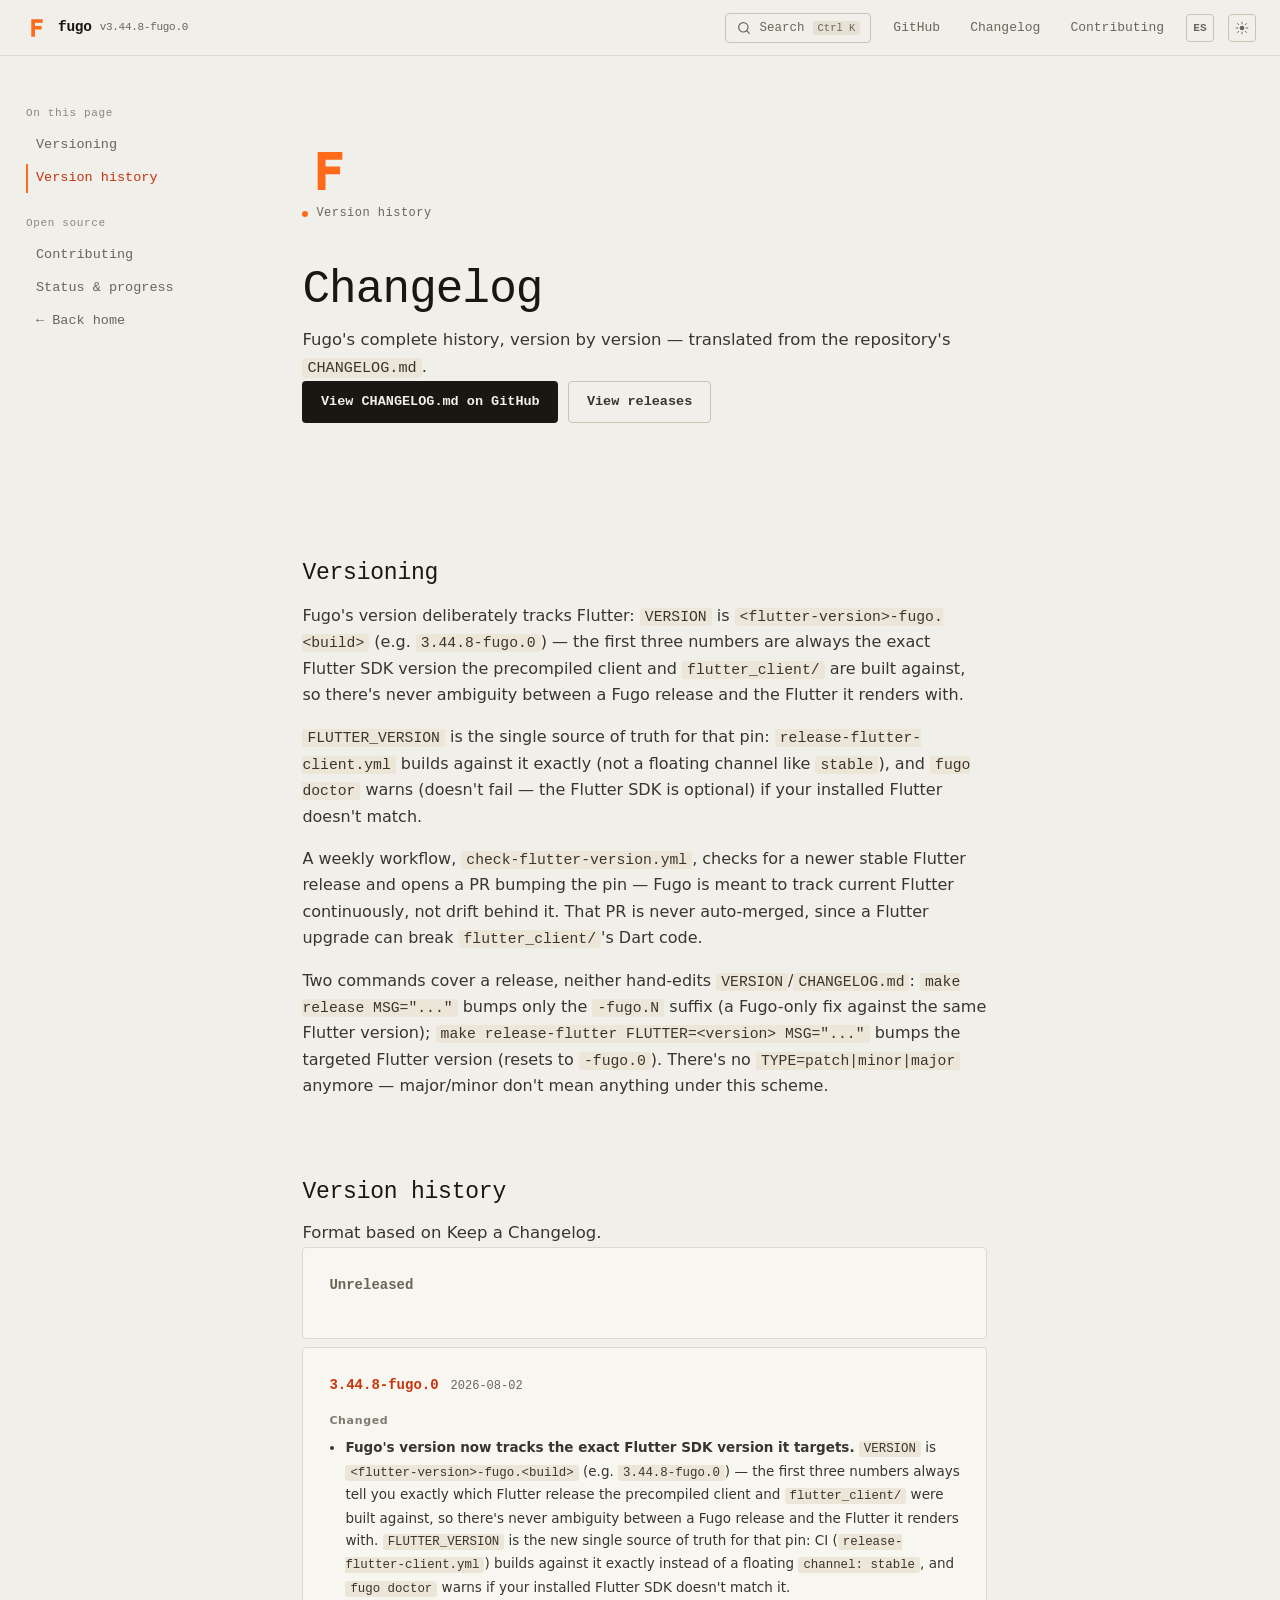
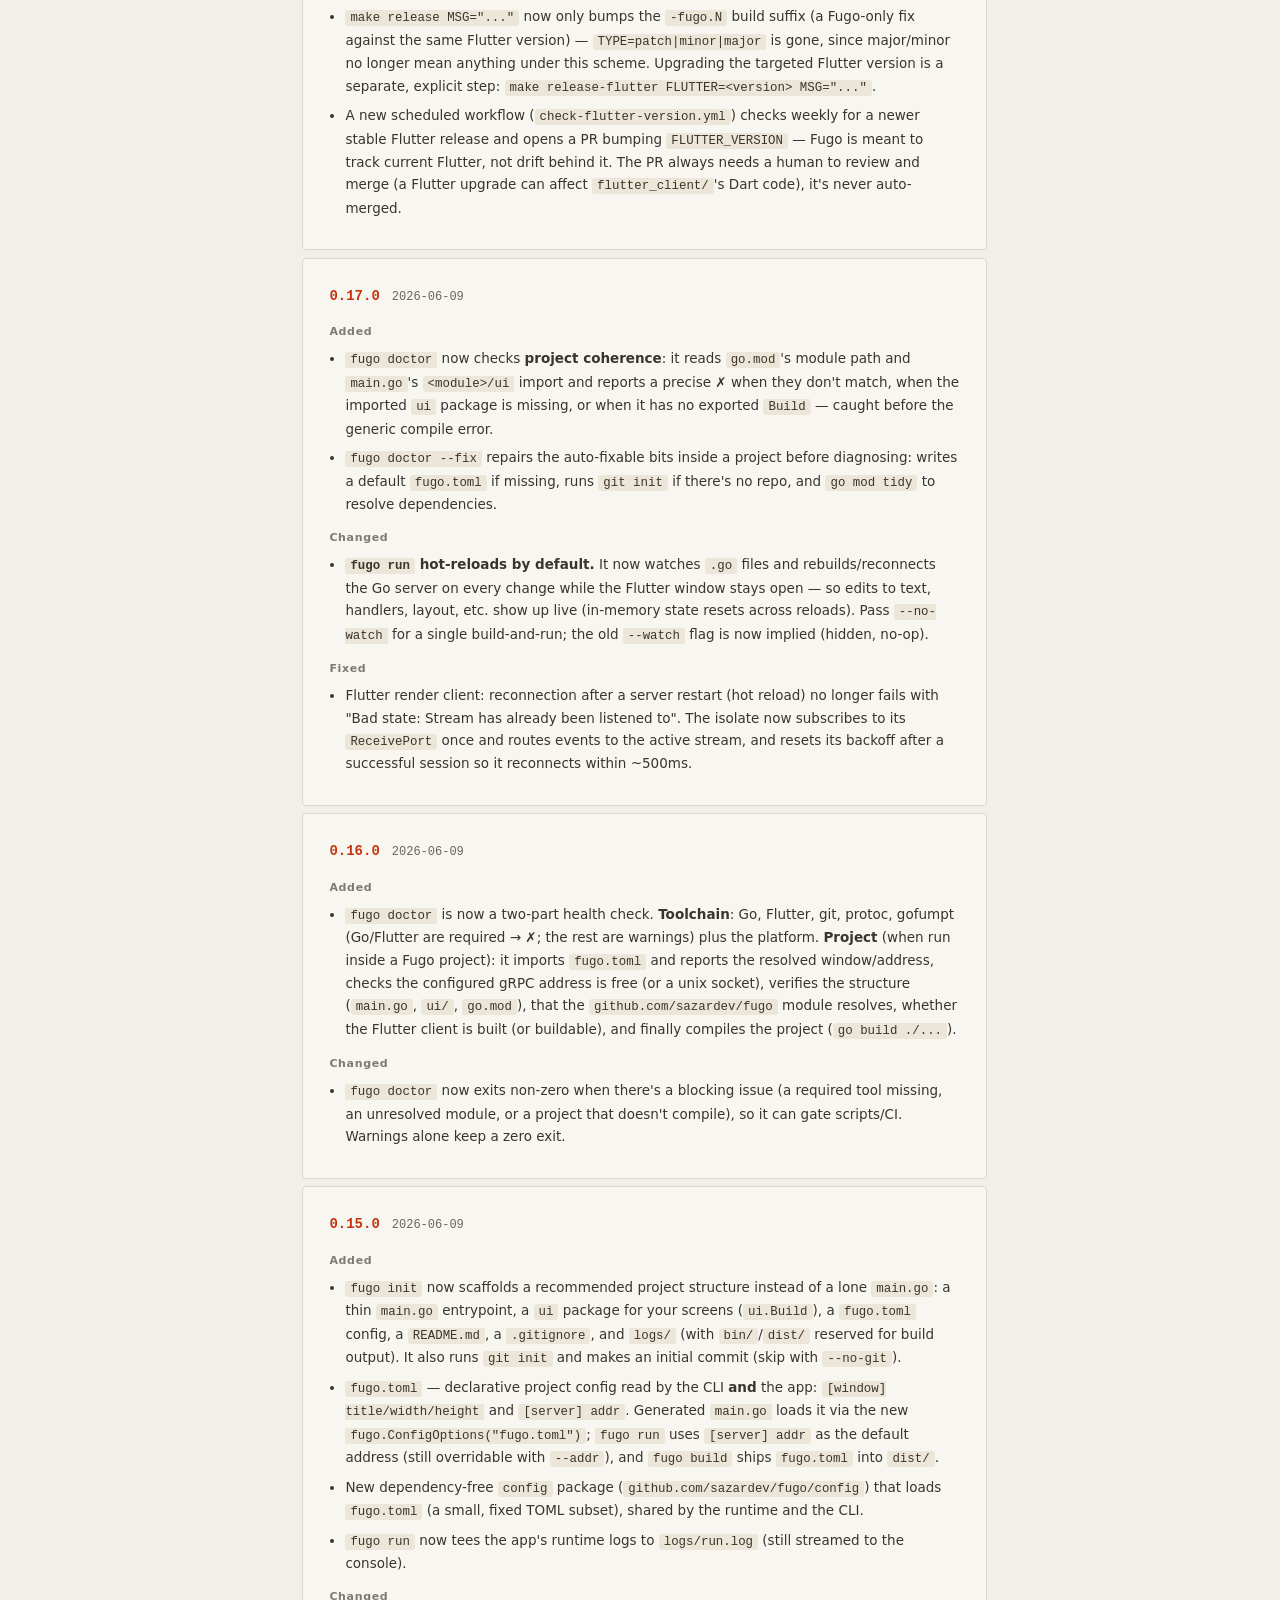
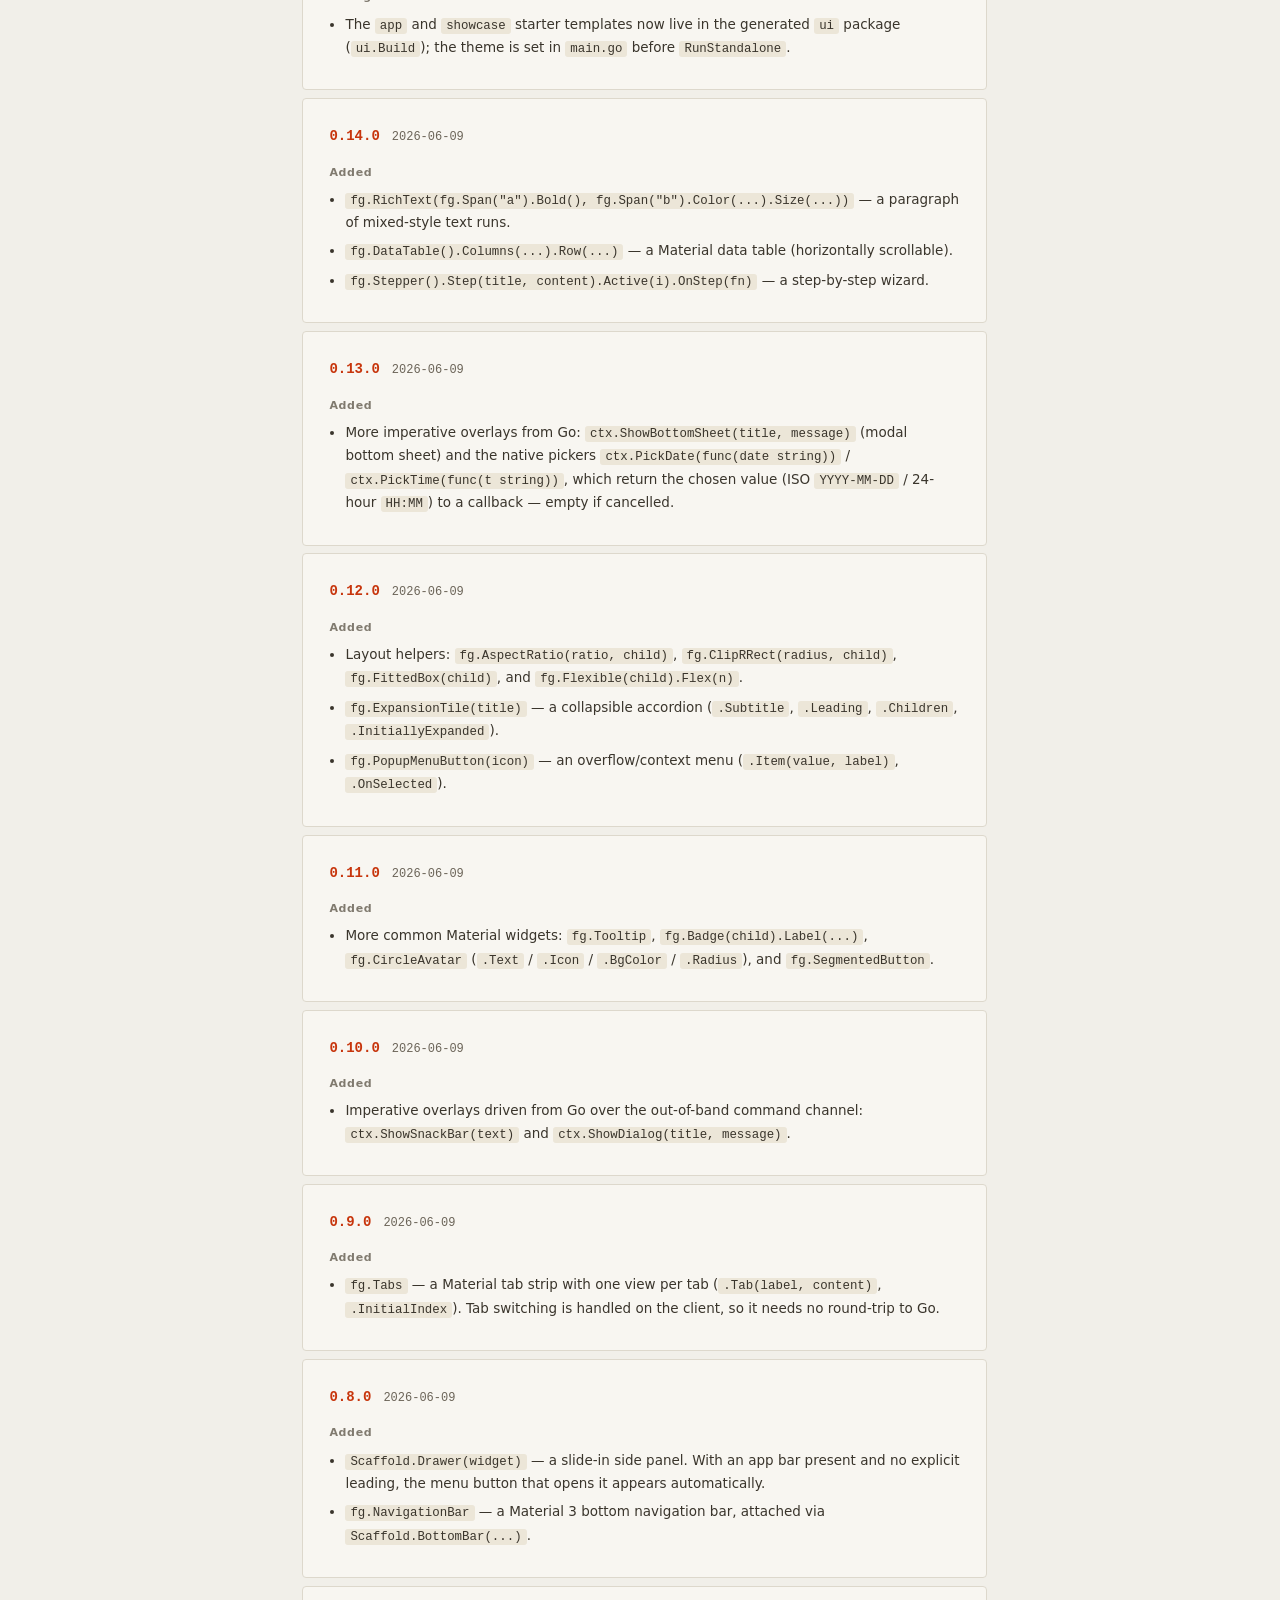
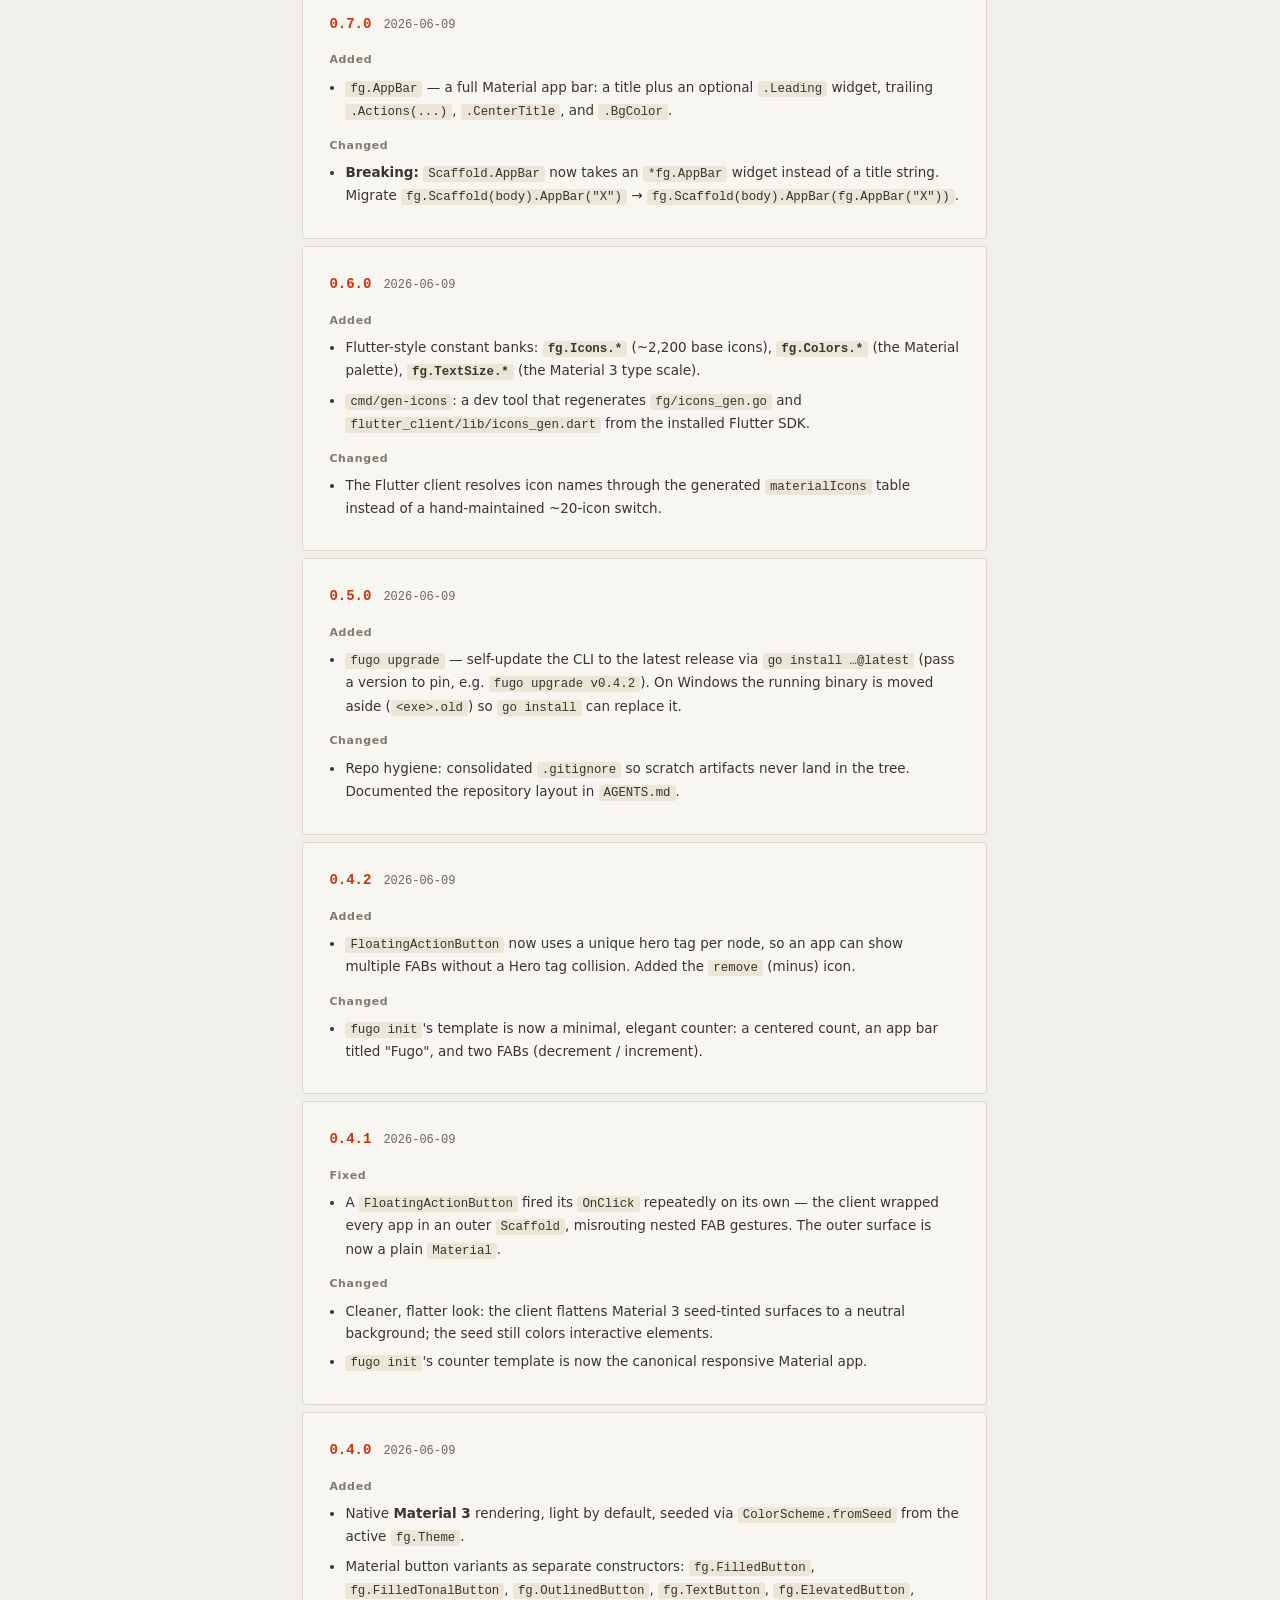
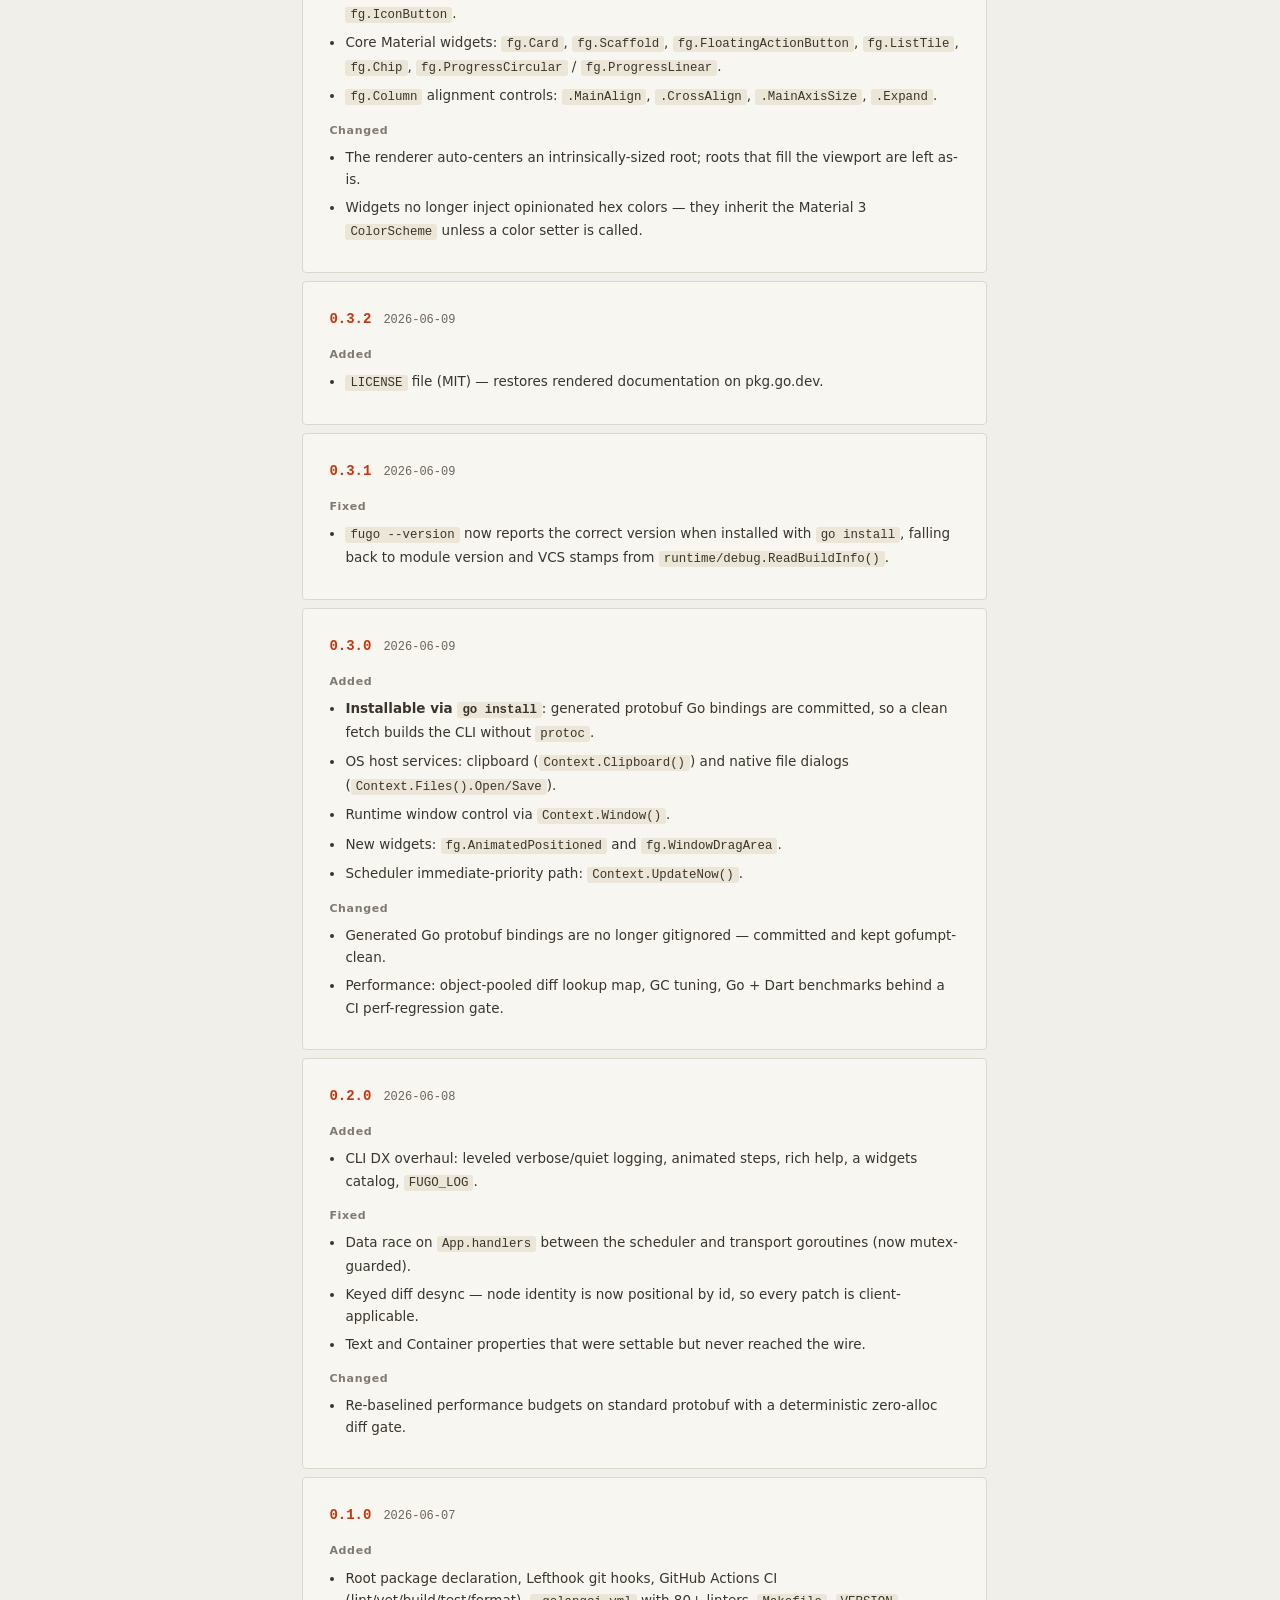
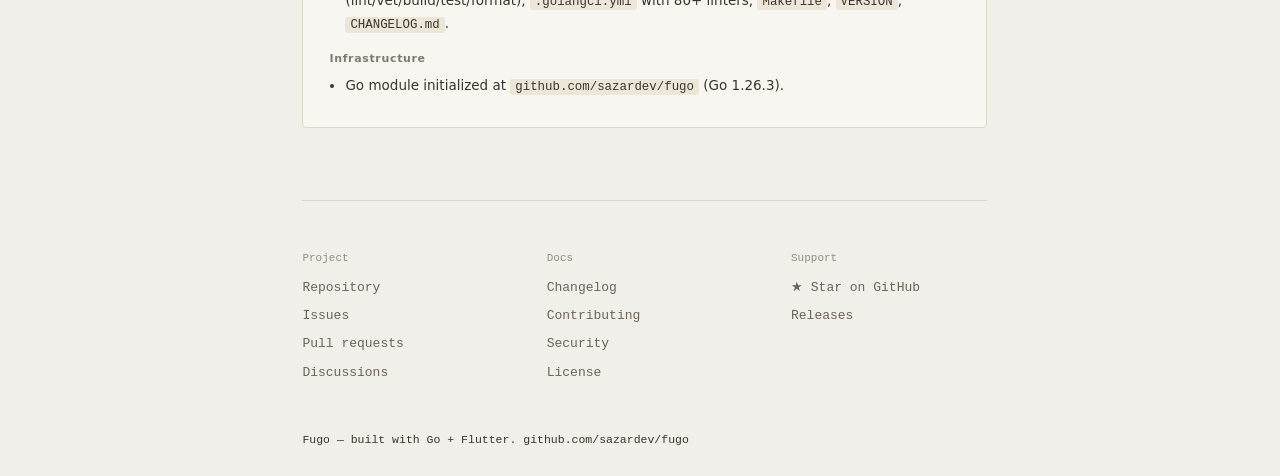
==== site/changelog.html @ 027ce07d "feat: state/UX primitives, widget completions, Linux platform fixes, docs Adds the state/UX gaps fou" ====
<!doctype html>
<html lang="es">
<head>
<meta charset="utf-8">
<meta name="viewport" content="width=device-width, initial-scale=1">
<title data-i18n="chMeta.title">Changelog — Fugo</title>
<meta name="description" data-i18n-attr="content" data-i18n="chMeta.description" content="Historial completo de versiones de Fugo y el esquema de versionamiento ligado a Flutter.">
<link rel="icon" href="assets/logo.svg" type="image/svg+xml">
<link rel="stylesheet" href="styles.css?v=10">
</head>
<body>

<a class="skip-link" href="#main" data-i18n="a11y.skip">Saltar al contenido</a>

<header class="topbar">
  <div class="topbar-inner">
    <a class="brand" href="index.html">
      <img src="assets/logo.svg" alt="" width="26" height="26">
      <span>fugo</span>
      <span class="brand-version">v3.44.8-fugo.0</span>
    </a>
    <button class="nav-toggle" id="navToggle" data-i18n-attr="aria-label" data-i18n="a11y.openNav" aria-label="Abrir navegación" aria-expanded="false">
      <span></span><span></span><span></span>
    </button>
    <nav class="topnav">
      <button class="palette-trigger" id="paletteTrigger" data-i18n-attr="aria-label|title" data-i18n="a11y.search|a11y.searchTitle" aria-label="Buscar / saltar a sección" title="Buscar (Ctrl K)">
        <svg viewBox="0 0 24 24" width="16" height="16"><circle cx="11" cy="11" r="7"/><path d="M20 20l-4.3-4.3" stroke-linecap="round"/></svg>
        <span data-i18n="nav.search">Buscar</span>
        <kbd>Ctrl K</kbd>
      </button>
      <a href="https://github.com/sazardev/fugo" target="_blank" rel="noopener">GitHub</a>
      <a href="changelog.html" data-i18n="nav.changelog">Changelog</a>
      <a href="contributing.html" data-i18n="side.contribuir">Contribuir</a>
      <button class="lang-toggle" id="langToggle" aria-label="Switch language / cambiar idioma" title="ES / EN">
        <span id="langLabel">EN</span>
      </button>
      <button class="theme-toggle" id="themeToggle" data-i18n-attr="aria-label|title" data-i18n="a11y.theme|a11y.theme" aria-label="Cambiar tema" title="Cambiar tema claro/oscuro">
        <svg class="icon-sun" viewBox="0 0 24 24" width="18" height="18"><circle cx="12" cy="12" r="4"/><path d="M12 2v3M12 19v3M4.2 4.2l2.1 2.1M17.7 17.7l2.1 2.1M2 12h3M19 12h3M4.2 19.8l2.1-2.1M17.7 6.3l2.1-2.1" stroke-linecap="round"/></svg>
        <svg class="icon-moon" viewBox="0 0 24 24" width="18" height="18"><path d="M20 14.5A8.5 8.5 0 1 1 9.5 4a7 7 0 0 0 10.5 10.5Z"/></svg>
      </button>
    </nav>
  </div>
</header>

<div class="shell">
  <aside class="sidebar" id="sidebar">
    <nav class="side-nav" data-i18n-attr="aria-label" data-i18n="a11y.sections" aria-label="Secciones">
      <div class="side-group" data-i18n="contrib.group1">En esta página</div>
      <a href="#versionamiento" data-i18n="ch.sVersion">Versionamiento</a>
      <a href="#historial" data-i18n="ch.sHistorial">Historial de versiones</a>
      <div class="side-group" data-i18n="side.group3">Proyecto abierto</div>
      <a href="contributing.html" data-i18n="side.contribuir">Contribuir</a>
      <a href="index.html#estado" data-i18n="side.estado">Estado y progreso</a>
      <a href="index.html" data-i18n="contrib.backHome">← Volver al inicio</a>
    </nav>
  </aside>

  <main id="main">

    <section class="hero" id="top">
      <img class="hero-mark" src="assets/logo.svg" alt="Fugo" width="56" height="56">
      <span class="eyebrow" data-i18n="ch.eyebrow">Version history</span>
      <h1 data-i18n="ch.h1">Changelog</h1>
      <p class="page-lead" data-i18n="ch.lead">Historial completo de Fugo, versión por versión — traducido del <code>CHANGELOG.md</code> del repositorio.</p>
      <div class="hero-actions">
        <a class="btn btn-primary" href="https://github.com/sazardev/fugo/blob/main/CHANGELOG.md" target="_blank" rel="noopener" data-i18n="ch.viewSource">Ver CHANGELOG.md en GitHub</a>
        <a class="btn btn-ghost" href="https://github.com/sazardev/fugo/releases" target="_blank" rel="noopener" data-i18n="ch.viewReleases">Ver releases</a>
      </div>
    </section>

    <section id="versionamiento">
      <h2 data-i18n="ch.versionH">Versionamiento</h2>
      <p data-i18n="ch.versionP1">La versión de Fugo sigue intencionalmente a Flutter: <code>VERSION</code> es <code>&lt;versión-de-flutter&gt;-fugo.&lt;build&gt;</code> (por ejemplo <code>3.44.8-fugo.0</code>) — los primeros tres números siempre son la versión exacta del SDK de Flutter contra la que están compilados el cliente precompilado y <code>flutter_client/</code>, así que nunca hay ambigüedad entre un release de Fugo y el Flutter con el que renderiza.</p>
      <p data-i18n="ch.versionP2"><code>FLUTTER_VERSION</code> es la única fuente de verdad para ese pin: <code>release-flutter-client.yml</code> compila exactamente contra esa versión (no un canal flotante como <code>stable</code>), y <code>fugo doctor</code> avisa (no falla — el SDK de Flutter es opcional) si tu Flutter instalado no coincide.</p>
      <p data-i18n="ch.versionP3">Un workflow semanal, <code>check-flutter-version.yml</code>, revisa si hay una versión estable de Flutter más reciente y abre un PR para actualizar el pin — Fugo está pensado para seguir a Flutter de forma continua, no quedarse atrás. Ese PR nunca se mergea automáticamente, porque una actualización de Flutter puede romper el código Dart de <code>flutter_client/</code>.</p>
      <p data-i18n="ch.versionP4">Dos comandos cubren un release, ninguno edita <code>VERSION</code>/<code>CHANGELOG.md</code> a mano: <code>make release MSG="..."</code> sube solo el sufijo <code>-fugo.N</code> (un fix de Fugo contra la misma versión de Flutter); <code>make release-flutter FLUTTER=&lt;version&gt; MSG="..."</code> sube la versión de Flutter objetivo (reinicia a <code>-fugo.0</code>). Ya no existe <code>TYPE=patch|minor|major</code> — mayor/menor no significan nada bajo este esquema.</p>
    </section>

    <section id="historial">
      <h2 data-i18n="ch.historialH">Historial de versiones</h2>
      <p class="page-lead" data-i18n="ch.historialLead">Formato basado en <a href="https://keepachangelog.com/en/1.1.0/" target="_blank" rel="noopener">Keep a Changelog</a>. Traducido del <a href="https://github.com/sazardev/fugo/blob/main/CHANGELOG.md" target="_blank" rel="noopener">CHANGELOG.md</a> original en inglés.</p>

      <article class="release">
        <header class="release-head"><span class="release-version unreleased" data-i18n="ch.unreleased">Sin publicar</span></header>
      </article>

      <article class="release">
        <header class="release-head"><span class="release-version">3.44.8-fugo.0</span><span class="release-date">2026-08-02</span></header>
        <div class="release-body">
          <h4 data-i18n="ch.grpChanged">Cambiado</h4>
          <ul>
            <li data-i18n="ch.hist.r2.c1"><strong>La versión de Fugo ahora sigue exactamente la versión del SDK de Flutter que usa.</strong> <code>VERSION</code> es <code>&lt;versión-de-flutter&gt;-fugo.&lt;build&gt;</code> (ej. <code>3.44.8-fugo.0</code>) — los primeros tres números siempre indican exactamente contra qué versión de Flutter están compilados el cliente precompilado y <code>flutter_client/</code>, así que nunca hay ambigüedad entre un release de Fugo y el Flutter con el que renderiza. <code>FLUTTER_VERSION</code> es la nueva fuente única de verdad para ese pin: CI (<code>release-flutter-client.yml</code>) compila exactamente contra esa versión en vez de un canal flotante <code>channel: stable</code>, y <code>fugo doctor</code> avisa si tu SDK de Flutter instalado no coincide.</li>
            <li data-i18n="ch.hist.r2.c2"><code>make release MSG="..."</code> ahora solo sube el sufijo de build <code>-fugo.N</code> (un fix de Fugo contra la misma versión de Flutter) — <code>TYPE=patch|minor|major</code> desapareció, ya que mayor/menor no significan nada bajo este esquema. Subir la versión de Flutter objetivo es un paso separado y explícito: <code>make release-flutter FLUTTER=&lt;version&gt; MSG="..."</code>.</li>
            <li data-i18n="ch.hist.r2.c3">Un nuevo workflow programado (<code>check-flutter-version.yml</code>) revisa semanalmente si hay una versión estable de Flutter más nueva y abre un PR que sube <code>FLUTTER_VERSION</code> — Fugo está pensado para seguir a Flutter actual, no quedarse atrás. Ese PR siempre necesita revisión y merge humano (una actualización de Flutter puede afectar el código Dart de <code>flutter_client/</code>), nunca se auto-mergea.</li>
          </ul>
        </div>
      </article>

      <article class="release">
        <header class="release-head"><span class="release-version">0.17.0</span><span class="release-date">2026-06-09</span></header>
        <div class="release-body">
          <h4 data-i18n="ch.grpAdded">Añadido</h4>
          <ul>
            <li data-i18n="ch.hist.r3.a1"><code>fugo doctor</code> ahora verifica <strong>coherencia del proyecto</strong>: lee la ruta del módulo de <code>go.mod</code> y el import <code>&lt;module&gt;/ui</code> de <code>main.go</code>, y reporta un ✗ preciso cuando no coinciden, cuando falta el paquete <code>ui</code> importado, o cuando no tiene un <code>Build</code> exportado — detectado antes del error de compilación genérico.</li>
            <li data-i18n="ch.hist.r3.a2"><code>fugo doctor --fix</code> repara las partes auto-corregibles dentro de un proyecto antes de diagnosticar: escribe un <code>fugo.toml</code> por defecto si falta, corre <code>git init</code> si no hay repo, y <code>go mod tidy</code> para resolver dependencias.</li>
          </ul>
          <h4 data-i18n="ch.grpChanged">Cambiado</h4>
          <ul>
            <li data-i18n="ch.hist.r3.c1"><strong><code>fugo run</code> hace hot-reload por defecto.</strong> Ahora vigila los archivos <code>.go</code> y reconstruye/reconecta el servidor Go en cada cambio mientras la ventana de Flutter permanece abierta — así que los cambios en texto, handlers, layout, etc. se ven en vivo (el estado en memoria se reinicia entre recargas). Pasa <code>--no-watch</code> para un solo build-and-run; el antiguo flag <code>--watch</code> ahora está implícito (oculto, no-op).</li>
          </ul>
          <h4 data-i18n="ch.grpFixed">Corregido</h4>
          <ul>
            <li data-i18n="ch.hist.r3.f1">Cliente de render Flutter: la reconexión tras un reinicio del servidor (hot reload) ya no falla con "Bad state: Stream has already been listened to". El isolate ahora se suscribe a su <code>ReceivePort</code> una sola vez y enruta eventos al stream activo, y reinicia su backoff tras una sesión exitosa para reconectar en ~500ms.</li>
          </ul>
        </div>
      </article>

      <article class="release">
        <header class="release-head"><span class="release-version">0.16.0</span><span class="release-date">2026-06-09</span></header>
        <div class="release-body">
          <h4 data-i18n="ch.grpAdded">Añadido</h4>
          <ul>
            <li data-i18n="ch.hist.r4.a1"><code>fugo doctor</code> ahora es un chequeo de salud en dos partes. <strong>Toolchain</strong>: Go, Flutter, git, protoc, gofumpt (Go/Flutter son requeridos → ✗; el resto son advertencias) más la plataforma. <strong>Proyecto</strong> (al correr dentro de un proyecto Fugo): importa <code>fugo.toml</code> y reporta la ventana/dirección resuelta, verifica que la dirección gRPC configurada esté libre (o sea un unix socket), verifica la estructura (<code>main.go</code>, <code>ui/</code>, <code>go.mod</code>), que el módulo <code>github.com/sazardev/fugo</code> resuelva, si el cliente Flutter está compilado (o es compilable), y finalmente compila el proyecto (<code>go build ./...</code>).</li>
          </ul>
          <h4 data-i18n="ch.grpChanged">Cambiado</h4>
          <ul>
            <li data-i18n="ch.hist.r4.c1"><code>fugo doctor</code> ahora sale con código distinto de cero cuando hay un problema bloqueante (falta una herramienta requerida, un módulo sin resolver, o un proyecto que no compila), para poder usarlo como gate en scripts/CI. Las advertencias por sí solas mantienen un código de salida cero.</li>
          </ul>
        </div>
      </article>

      <article class="release">
        <header class="release-head"><span class="release-version">0.15.0</span><span class="release-date">2026-06-09</span></header>
        <div class="release-body">
          <h4 data-i18n="ch.grpAdded">Añadido</h4>
          <ul>
            <li data-i18n="ch.hist.r5.a1"><code>fugo init</code> ahora genera una estructura de proyecto recomendada en vez de un <code>main.go</code> solitario: un entrypoint <code>main.go</code> delgado, un paquete <code>ui</code> para tus pantallas (<code>ui.Build</code>), una config <code>fugo.toml</code>, un <code>README.md</code>, un <code>.gitignore</code>, y <code>logs/</code> (con <code>bin/</code>/<code>dist/</code> reservados para la salida del build). También corre <code>git init</code> y hace un commit inicial (omítelo con <code>--no-git</code>).</li>
            <li data-i18n="ch.hist.r5.a2"><code>fugo.toml</code> — configuración declarativa de proyecto leída por el CLI <strong>y</strong> la app: <code>[window] title/width/height</code> y <code>[server] addr</code>. El <code>main.go</code> generado lo carga vía el nuevo <code>fugo.ConfigOptions("fugo.toml")</code>; <code>fugo run</code> usa <code>[server] addr</code> como dirección por defecto (aún se puede sobreescribir con <code>--addr</code>), y <code>fugo build</code> incluye <code>fugo.toml</code> en <code>dist/</code>.</li>
            <li data-i18n="ch.hist.r5.a3">Nuevo paquete <code>config</code> libre de dependencias (<code>github.com/sazardev/fugo/config</code>) que carga <code>fugo.toml</code> (un subconjunto pequeño y fijo de TOML), compartido entre el runtime y el CLI.</li>
            <li data-i18n="ch.hist.r5.a4"><code>fugo run</code> ahora copia los logs de runtime de la app a <code>logs/run.log</code> (además de seguir mostrándolos en la consola).</li>
          </ul>
          <h4 data-i18n="ch.grpChanged">Cambiado</h4>
          <ul>
            <li data-i18n="ch.hist.r5.c1">Las plantillas iniciales <code>app</code> y <code>showcase</code> ahora viven en el paquete <code>ui</code> generado (<code>ui.Build</code>); el tema se configura en <code>main.go</code> antes de <code>RunStandalone</code>.</li>
          </ul>
        </div>
      </article>

      <article class="release">
        <header class="release-head"><span class="release-version">0.14.0</span><span class="release-date">2026-06-09</span></header>
        <div class="release-body">
          <h4 data-i18n="ch.grpAdded">Añadido</h4>
          <ul>
            <li data-i18n="ch.hist.r6.a1"><code>fg.RichText(fg.Span("a").Bold(), fg.Span("b").Color(...).Size(...))</code> — un párrafo de fragmentos de texto con estilos mixtos.</li>
            <li data-i18n="ch.hist.r6.a2"><code>fg.DataTable().Columns(...).Row(...)</code> — una tabla de datos Material (con scroll horizontal).</li>
            <li data-i18n="ch.hist.r6.a3"><code>fg.Stepper().Step(title, content).Active(i).OnStep(fn)</code> — un asistente paso a paso.</li>
          </ul>
        </div>
      </article>

      <article class="release">
        <header class="release-head"><span class="release-version">0.13.0</span><span class="release-date">2026-06-09</span></header>
        <div class="release-body">
          <h4 data-i18n="ch.grpAdded">Añadido</h4>
          <ul>
            <li data-i18n="ch.hist.r7.a1">Más overlays imperativos desde Go: <code>ctx.ShowBottomSheet(title, message)</code> (bottom sheet modal) y los selectores nativos <code>ctx.PickDate(func(date string))</code> / <code>ctx.PickTime(func(t string))</code>, que devuelven el valor elegido (ISO <code>YYYY-MM-DD</code> / 24 horas <code>HH:MM</code>) a un callback — vacío si se cancela.</li>
          </ul>
        </div>
      </article>

      <article class="release">
        <header class="release-head"><span class="release-version">0.12.0</span><span class="release-date">2026-06-09</span></header>
        <div class="release-body">
          <h4 data-i18n="ch.grpAdded">Añadido</h4>
          <ul>
            <li data-i18n="ch.hist.r8.a1">Ayudantes de layout: <code>fg.AspectRatio(ratio, child)</code>, <code>fg.ClipRRect(radius, child)</code>, <code>fg.FittedBox(child)</code>, y <code>fg.Flexible(child).Flex(n)</code>.</li>
            <li data-i18n="ch.hist.r8.a2"><code>fg.ExpansionTile(title)</code> — un acordeón colapsable (<code>.Subtitle</code>, <code>.Leading</code>, <code>.Children</code>, <code>.InitiallyExpanded</code>).</li>
            <li data-i18n="ch.hist.r8.a3"><code>fg.PopupMenuButton(icon)</code> — un menú contextual/overflow (<code>.Item(value, label)</code>, <code>.OnSelected</code>).</li>
          </ul>
        </div>
      </article>

      <article class="release">
        <header class="release-head"><span class="release-version">0.11.0</span><span class="release-date">2026-06-09</span></header>
        <div class="release-body">
          <h4 data-i18n="ch.grpAdded">Añadido</h4>
          <ul>
            <li data-i18n="ch.hist.r9.a1">Más widgets Material comunes: <code>fg.Tooltip</code>, <code>fg.Badge(child).Label(...)</code>, <code>fg.CircleAvatar</code> (<code>.Text</code> / <code>.Icon</code> / <code>.BgColor</code> / <code>.Radius</code>), y <code>fg.SegmentedButton</code>.</li>
          </ul>
        </div>
      </article>

      <article class="release">
        <header class="release-head"><span class="release-version">0.10.0</span><span class="release-date">2026-06-09</span></header>
        <div class="release-body">
          <h4 data-i18n="ch.grpAdded">Añadido</h4>
          <ul>
            <li data-i18n="ch.hist.r10.a1">Overlays imperativos manejados desde Go sobre el canal de comandos fuera de banda: <code>ctx.ShowSnackBar(text)</code> y <code>ctx.ShowDialog(title, message)</code>.</li>
          </ul>
        </div>
      </article>

      <article class="release">
        <header class="release-head"><span class="release-version">0.9.0</span><span class="release-date">2026-06-09</span></header>
        <div class="release-body">
          <h4 data-i18n="ch.grpAdded">Añadido</h4>
          <ul>
            <li data-i18n="ch.hist.r11.a1"><code>fg.Tabs</code> — una barra de pestañas Material con una vista por pestaña (<code>.Tab(label, content)</code>, <code>.InitialIndex</code>). El cambio de pestaña se maneja en el cliente, así que no necesita ida y vuelta a Go.</li>
          </ul>
        </div>
      </article>

      <article class="release">
        <header class="release-head"><span class="release-version">0.8.0</span><span class="release-date">2026-06-09</span></header>
        <div class="release-body">
          <h4 data-i18n="ch.grpAdded">Añadido</h4>
          <ul>
            <li data-i18n="ch.hist.r12.a1"><code>Scaffold.Drawer(widget)</code> — un panel lateral deslizante. Con un app bar presente y sin leading explícito, el botón de menú que lo abre aparece automáticamente.</li>
            <li data-i18n="ch.hist.r12.a2"><code>fg.NavigationBar</code> — una barra de navegación inferior Material 3, conectada vía <code>Scaffold.BottomBar(...)</code>.</li>
          </ul>
        </div>
      </article>

      <article class="release">
        <header class="release-head"><span class="release-version">0.7.0</span><span class="release-date">2026-06-09</span></header>
        <div class="release-body">
          <h4 data-i18n="ch.grpAdded">Añadido</h4>
          <ul>
            <li data-i18n="ch.hist.r13.a1"><code>fg.AppBar</code> — un app bar Material completo: un título más un widget <code>.Leading</code> opcional, <code>.Actions(...)</code> al final, <code>.CenterTitle</code>, y <code>.BgColor</code>.</li>
          </ul>
          <h4 data-i18n="ch.grpChanged">Cambiado</h4>
          <ul>
            <li data-i18n="ch.hist.r13.c1"><strong>Cambio incompatible:</strong> <code>Scaffold.AppBar</code> ahora recibe un widget <code>*fg.AppBar</code> en vez de un string de título. Migra <code>fg.Scaffold(body).AppBar("X")</code> → <code>fg.Scaffold(body).AppBar(fg.AppBar("X"))</code>.</li>
          </ul>
        </div>
      </article>

      <article class="release">
        <header class="release-head"><span class="release-version">0.6.0</span><span class="release-date">2026-06-09</span></header>
        <div class="release-body">
          <h4 data-i18n="ch.grpAdded">Añadido</h4>
          <ul>
            <li data-i18n="ch.hist.r14.a1">Bancos de constantes al estilo Flutter: <strong><code>fg.Icons.*</code></strong> (~2.200 iconos base), <strong><code>fg.Colors.*</code></strong> (la paleta Material), <strong><code>fg.TextSize.*</code></strong> (la escala tipográfica de Material 3).</li>
            <li data-i18n="ch.hist.r14.a2"><code>cmd/gen-icons</code>: una herramienta de desarrollo que regenera <code>fg/icons_gen.go</code> y <code>flutter_client/lib/icons_gen.dart</code> desde el SDK de Flutter instalado.</li>
          </ul>
          <h4 data-i18n="ch.grpChanged">Cambiado</h4>
          <ul>
            <li data-i18n="ch.hist.r14.c1">El cliente Flutter resuelve nombres de íconos a través de la tabla generada <code>materialIcons</code> en vez de un switch mantenido a mano de ~20 íconos.</li>
          </ul>
        </div>
      </article>

      <article class="release">
        <header class="release-head"><span class="release-version">0.5.0</span><span class="release-date">2026-06-09</span></header>
        <div class="release-body">
          <h4 data-i18n="ch.grpAdded">Añadido</h4>
          <ul>
            <li data-i18n="ch.hist.r15.a1"><code>fugo upgrade</code> — auto-actualiza el CLI al último release vía <code>go install …@latest</code> (pasa una versión para fijarla, ej. <code>fugo upgrade v0.4.2</code>). En Windows el binario en ejecución se mueve a un lado (<code>&lt;exe&gt;.old</code>) para que <code>go install</code> pueda reemplazarlo.</li>
          </ul>
          <h4 data-i18n="ch.grpChanged">Cambiado</h4>
          <ul>
            <li data-i18n="ch.hist.r15.c1">Higiene del repositorio: se consolidó <code>.gitignore</code> para que los artefactos de prueba nunca lleguen al árbol. Se documentó la estructura del repositorio en <code>AGENTS.md</code>.</li>
          </ul>
        </div>
      </article>

      <article class="release">
        <header class="release-head"><span class="release-version">0.4.2</span><span class="release-date">2026-06-09</span></header>
        <div class="release-body">
          <h4 data-i18n="ch.grpAdded">Añadido</h4>
          <ul>
            <li data-i18n="ch.hist.r16.a1"><code>FloatingActionButton</code> ahora usa un hero tag único por nodo, así una app puede mostrar múltiples FABs sin colisión de hero tag. Se añadió el ícono <code>remove</code> (menos).</li>
          </ul>
          <h4 data-i18n="ch.grpChanged">Cambiado</h4>
          <ul>
            <li data-i18n="ch.hist.r16.c1">La plantilla de <code>fugo init</code> ahora es un contador mínimo y elegante: un conteo centrado, un app bar titulado "Fugo", y dos FABs (decrementar / incrementar).</li>
          </ul>
        </div>
      </article>

      <article class="release">
        <header class="release-head"><span class="release-version">0.4.1</span><span class="release-date">2026-06-09</span></header>
        <div class="release-body">
          <h4 data-i18n="ch.grpFixed">Corregido</h4>
          <ul>
            <li data-i18n="ch.hist.r17.f1">Un <code>FloatingActionButton</code> disparaba su <code>OnClick</code> repetidamente por su cuenta — el cliente envolvía cada app en un <code>Scaffold</code> exterior, desviando los gestos del FAB anidado. La superficie exterior ahora es un <code>Material</code> plano.</li>
          </ul>
          <h4 data-i18n="ch.grpChanged">Cambiado</h4>
          <ul>
            <li data-i18n="ch.hist.r17.c1">Look más limpio y plano: el cliente aplana las superficies con tinte de seed de Material 3 a un fondo neutro; el seed sigue coloreando los elementos interactivos.</li>
            <li data-i18n="ch.hist.r17.c2">La plantilla de contador de <code>fugo init</code> ahora es la app Material responsiva canónica.</li>
          </ul>
        </div>
      </article>

      <article class="release">
        <header class="release-head"><span class="release-version">0.4.0</span><span class="release-date">2026-06-09</span></header>
        <div class="release-body">
          <h4 data-i18n="ch.grpAdded">Añadido</h4>
          <ul>
            <li data-i18n="ch.hist.r18.a1">Renderizado nativo <strong>Material 3</strong>, claro por defecto, sembrado vía <code>ColorScheme.fromSeed</code> desde el <code>fg.Theme</code> activo.</li>
            <li data-i18n="ch.hist.r18.a2">Variantes de botón Material como constructores separados: <code>fg.FilledButton</code>, <code>fg.FilledTonalButton</code>, <code>fg.OutlinedButton</code>, <code>fg.TextButton</code>, <code>fg.ElevatedButton</code>, <code>fg.IconButton</code>.</li>
            <li data-i18n="ch.hist.r18.a3">Widgets Material centrales: <code>fg.Card</code>, <code>fg.Scaffold</code>, <code>fg.FloatingActionButton</code>, <code>fg.ListTile</code>, <code>fg.Chip</code>, <code>fg.ProgressCircular</code> / <code>fg.ProgressLinear</code>.</li>
            <li data-i18n="ch.hist.r18.a4">Controles de alineación de <code>fg.Column</code>: <code>.MainAlign</code>, <code>.CrossAlign</code>, <code>.MainAxisSize</code>, <code>.Expand</code>.</li>
          </ul>
          <h4 data-i18n="ch.grpChanged">Cambiado</h4>
          <ul>
            <li data-i18n="ch.hist.r18.c1">El renderer auto-centra una raíz de tamaño intrínseco; las raíces que llenan el viewport se dejan igual.</li>
            <li data-i18n="ch.hist.r18.c2">Los widgets ya no inyectan colores hex predeterminados — heredan el <code>ColorScheme</code> de Material 3 a menos que se llame un setter de color.</li>
          </ul>
        </div>
      </article>

      <article class="release">
        <header class="release-head"><span class="release-version">0.3.2</span><span class="release-date">2026-06-09</span></header>
        <div class="release-body">
          <h4 data-i18n="ch.grpAdded">Añadido</h4>
          <ul>
            <li data-i18n="ch.hist.r19.a1">Archivo <code>LICENSE</code> (MIT) — restaura la documentación renderizada en pkg.go.dev.</li>
          </ul>
        </div>
      </article>

      <article class="release">
        <header class="release-head"><span class="release-version">0.3.1</span><span class="release-date">2026-06-09</span></header>
        <div class="release-body">
          <h4 data-i18n="ch.grpFixed">Corregido</h4>
          <ul>
            <li data-i18n="ch.hist.r20.f1"><code>fugo --version</code> ahora reporta la versión correcta al instalarse con <code>go install</code>, usando como respaldo la versión del módulo y los datos de VCS de <code>runtime/debug.ReadBuildInfo()</code>.</li>
          </ul>
        </div>
      </article>

      <article class="release">
        <header class="release-head"><span class="release-version">0.3.0</span><span class="release-date">2026-06-09</span></header>
        <div class="release-body">
          <h4 data-i18n="ch.grpAdded">Añadido</h4>
          <ul>
            <li data-i18n="ch.hist.r21.a1"><strong>Instalable vía <code>go install</code></strong>: los bindings de protobuf de Go generados están commiteados, así que un fetch limpio compila el CLI sin <code>protoc</code>.</li>
            <li data-i18n="ch.hist.r21.a2">Servicios nativos del SO: portapapeles (<code>Context.Clipboard()</code>) y diálogos de archivo nativos (<code>Context.Files().Open/Save</code>).</li>
            <li data-i18n="ch.hist.r21.a3">Control de ventana en tiempo de ejecución vía <code>Context.Window()</code>.</li>
            <li data-i18n="ch.hist.r21.a4">Nuevos widgets: <code>fg.AnimatedPositioned</code> y <code>fg.WindowDragArea</code>.</li>
            <li data-i18n="ch.hist.r21.a5">Ruta de prioridad inmediata del scheduler: <code>Context.UpdateNow()</code>.</li>
          </ul>
          <h4 data-i18n="ch.grpChanged">Cambiado</h4>
          <ul>
            <li data-i18n="ch.hist.r21.c1">Los bindings de protobuf de Go generados ya no están en gitignore — commiteados y mantenidos limpios con gofumpt.</li>
            <li data-i18n="ch.hist.r21.c2">Rendimiento: mapa de búsqueda de diff con pool de objetos, ajuste de GC, benchmarks Go + Dart detrás de un gate de regresión de rendimiento en CI.</li>
          </ul>
        </div>
      </article>

      <article class="release">
        <header class="release-head"><span class="release-version">0.2.0</span><span class="release-date">2026-06-08</span></header>
        <div class="release-body">
          <h4 data-i18n="ch.grpAdded">Añadido</h4>
          <ul>
            <li data-i18n="ch.hist.r22.a1">Renovación de DX del CLI: logging verbose/quiet nivelado, pasos animados, ayuda enriquecida, un catálogo de widgets, <code>FUGO_LOG</code>.</li>
          </ul>
          <h4 data-i18n="ch.grpFixed">Corregido</h4>
          <ul>
            <li data-i18n="ch.hist.r22.f1">Data race en <code>App.handlers</code> entre el scheduler y las goroutines de transporte (ahora protegido con mutex).</li>
            <li data-i18n="ch.hist.r22.f2">Desincronización de diff con keys — la identidad del nodo ahora es posicional por id, así que cada patch es aplicable en el cliente.</li>
            <li data-i18n="ch.hist.r22.f3">Propiedades de Text y Container que se podían configurar pero nunca llegaban al cable.</li>
          </ul>
          <h4 data-i18n="ch.grpChanged">Cambiado</h4>
          <ul>
            <li data-i18n="ch.hist.r22.c1">Se re-establecieron los presupuestos de rendimiento sobre protobuf estándar con un gate de diff determinista de cero-allocs.</li>
          </ul>
        </div>
      </article>

      <article class="release">
        <header class="release-head"><span class="release-version">0.1.0</span><span class="release-date">2026-06-07</span></header>
        <div class="release-body">
          <h4 data-i18n="ch.grpAdded">Añadido</h4>
          <ul>
            <li data-i18n="ch.hist.r23.a1">Declaración del paquete raíz, git hooks de Lefthook, CI de GitHub Actions (lint/vet/build/test/format), <code>.golangci.yml</code> con 80+ linters, <code>Makefile</code>, <code>VERSION</code>, <code>CHANGELOG.md</code>.</li>
          </ul>
          <h4 data-i18n="ch.grpInfra">Infraestructura</h4>
          <ul>
            <li data-i18n="ch.hist.r23.i1">Módulo Go inicializado en <code>github.com/sazardev/fugo</code> (Go 1.26.3).</li>
          </ul>
        </div>
      </article>
    </section>

    <footer class="page-footer">
      <div class="footer-grid">
        <div class="footer-col">
          <div class="footer-h" data-i18n="footer.colProject">Proyecto</div>
          <a href="https://github.com/sazardev/fugo" target="_blank" rel="noopener" data-i18n="footer.repo">Repositorio</a>
          <a href="https://github.com/sazardev/fugo/issues" target="_blank" rel="noopener" data-i18n="footer.issues">Issues</a>
          <a href="https://github.com/sazardev/fugo/pulls" target="_blank" rel="noopener" data-i18n="footer.prs">Pull requests</a>
          <a href="https://github.com/sazardev/fugo/discussions" target="_blank" rel="noopener" data-i18n="footer.discussions">Discussions</a>
        </div>
        <div class="footer-col">
          <div class="footer-h" data-i18n="footer.colDocs">Documentación</div>
          <a href="changelog.html" data-i18n="nav.changelog">Changelog</a>
          <a href="contributing.html" data-i18n="side.contribuir">Contribuir</a>
          <a href="https://github.com/sazardev/fugo/blob/main/SECURITY.md" target="_blank" rel="noopener" data-i18n="side.seguridad">Seguridad</a>
          <a href="https://github.com/sazardev/fugo/blob/main/LICENSE" target="_blank" rel="noopener" data-i18n="side.licencia">Licencia</a>
        </div>
        <div class="footer-col">
          <div class="footer-h" data-i18n="footer.colSupport">Apoyar</div>
          <a href="https://github.com/sazardev/fugo" target="_blank" rel="noopener" data-i18n="footer.star">★ Star en GitHub</a>
          <a href="https://github.com/sazardev/fugo/releases" target="_blank" rel="noopener" data-i18n="footer.releases">Releases</a>
        </div>
      </div>
      <p class="page-footer-sub" data-i18n="footer.p1">Fugo — hecho con Go + Flutter. <a href="https://github.com/sazardev/fugo" target="_blank" rel="noopener">github.com/sazardev/fugo</a></p>
    </footer>

  </main>
</div>

<div class="palette-overlay" id="paletteOverlay" hidden>
  <div class="palette" role="dialog" aria-modal="true" data-i18n-attr="aria-label" data-i18n="a11y.paletteLabel" aria-label="Paleta de comandos">
    <div class="palette-input-row">
      <svg viewBox="0 0 24 24" width="16" height="16"><circle cx="11" cy="11" r="7"/><path d="M20 20l-4.3-4.3" stroke-linecap="round"/></svg>
      <input type="text" id="paletteInput" data-i18n-attr="placeholder" data-i18n="palette.placeholder" placeholder="Ir a una sección…" autocomplete="off" spellcheck="false">
      <kbd>Esc</kbd>
    </div>
    <ul class="palette-results" id="paletteResults"></ul>
  </div>
</div>

<script src="i18n.js?v=10"></script>
<script src="script.js?v=10"></script>
</body>
</html>
---- site/styles.css ----
/* Fugo site shell — technical, minimal, hairline borders. Fire-orange accent used only
   for links, active state, and hover — never as a resting fill. Directly modeled on
   herdr.dev's system: monospace headings (weight 400, tight tracking), 1px hairline
   borders instead of background blocking, 2-4px radii, a split two-column hero.
   Zero external deps — no webfonts, no CDN, no JS framework. */

:root{
  --ember-deep:#c7350c;
  --flame-core:#ff6a1a;
  --flame-bright:#ffb238;
  --flame-gold:#ffdd6b;
  /* --accent-text: same brand hue as --flame-core, but the shade that clears WCAG
     4.5:1 against body text as a *foreground* color. --flame-core itself (#ff6a1a)
     is only ~2.5:1 on the light bg — fine as a background fill (badge/button, with
     dark text on top) but not readable as link/label text. Light theme uses the
     darker --ember-deep for text; dark theme's near-black bg already gives
     --flame-core plenty of contrast, so it's reused as-is. */
  --accent-text:var(--ember-deep);

  --bg:#f1efe9;
  --bg-elevated:#f8f6f1;
  --bg-card:#f8f6f1;
  --bg-strong:#e6e1d5;
  --ink:#1a1712;
  --ink-soft:#3a352c;
  --ink-dim:#6b6458;
  --muted-2:#8a8377;
  --line:#ddd8cc;
  --line-strong:#c9c3b3;
  --code-bg:#ece6d8;

  --radius:4px;
  --radius-sm:2px;

  --sidebar-w:clamp(200px, 18vw, 260px);
  --topbar-h:56px;
  --content-w:min(72ch, 100%);

  --space-xs:clamp(6px, 0.6vw, 10px);
  --space-sm:clamp(10px, 1.2vw, 16px);
  --space-md:clamp(16px, 2.2vw, 26px);
  --space-lg:clamp(24px, 4vw, 48px);
  --space-xl:clamp(36px, 6vw, 72px);
}

@media (prefers-color-scheme: dark){
  :root{
    --accent-text:var(--flame-core);
    --bg:#121110;
    --bg-elevated:#181510;
    --bg-card:#181510;
    --bg-strong:#231e16;
    --ink:#ece6d9;
    --ink-soft:#d6cfc0;
    --ink-dim:#8c8271;
    --muted-2:#5c5344;
    --line:#292319;
    --line-strong:#39321f;
    --code-bg:#16130d;
  }
}
:root[data-theme="dark"]{
  --accent-text:var(--flame-core);
  --bg:#121110; --bg-elevated:#181510; --bg-card:#181510; --bg-strong:#231e16;
  --ink:#ece6d9; --ink-soft:#d6cfc0; --ink-dim:#8c8271; --muted-2:#5c5344;
  --line:#292319; --line-strong:#39321f; --code-bg:#16130d;
}
:root[data-theme="light"]{
  --accent-text:var(--ember-deep);
  --bg:#f1efe9; --bg-elevated:#f8f6f1; --bg-card:#f8f6f1; --bg-strong:#e6e1d5;
  --ink:#1a1712; --ink-soft:#3a352c; --ink-dim:#6b6458; --muted-2:#8a8377;
  --line:#ddd8cc; --line-strong:#c9c3b3; --code-bg:#ece6d8;
}

*{box-sizing:border-box;}
html{scroll-behavior:smooth;}
@media (prefers-reduced-motion: reduce){ html{scroll-behavior:auto;} *{animation:none !important; transition:none !important;} }

body{
  margin:0;
  background:var(--bg);
  color:var(--ink);
  font-family: ui-sans-serif, "Segoe UI", "Avenir Next", system-ui, sans-serif;
  -webkit-font-smoothing:antialiased;
  font-size:clamp(15px, 0.5vw + 14px, 16px);
  line-height:1.65;
}

code, pre, kbd, .badge, .brand-version, .side-group, .eyebrow{
  font-family: ui-monospace, "Cascadia Code", "SF Mono", monospace;
}

a{ color:inherit; text-decoration:none; }
a:hover{ color:var(--accent-text); }
::selection{ background:color-mix(in srgb, var(--flame-core) 22%, transparent); }
:focus-visible{ outline:2px solid var(--flame-core); outline-offset:2px; }

.skip-link{
  position:absolute; left:-999px; top:0; background:var(--flame-core); color:#fff;
  padding:10px 16px; z-index:100;
}
.skip-link:focus{ left:8px; top:8px; }

/* ---------- topbar ---------- */
.topbar{
  position:sticky; top:0; z-index:20;
  height:var(--topbar-h);
  background:var(--bg);
  background:color-mix(in srgb, var(--bg) 90%, transparent);
  border-bottom:1px solid var(--line);
  backdrop-filter:blur(10px);
}
.topbar-inner{
  max-width:1280px; margin:0 auto; height:100%;
  display:flex; align-items:center; gap:clamp(8px, 2vw, 20px);
  padding:0 clamp(16px, 3vw, 24px);
}
.brand{ display:flex; align-items:center; gap:8px; font-weight:700; font-size:14.5px; color:var(--ink); flex:none; font-family:ui-monospace,monospace; letter-spacing:-0.02em; }
.brand:hover{ color:var(--ink); }
.brand-version{ font-size:11px; font-weight:500; color:var(--ink-dim); }
.topnav{ margin-left:auto; display:flex; align-items:center; gap:clamp(6px, 1.4vw, 14px); }
.topnav a{ color:var(--ink-dim); font-size:13px; font-family:ui-monospace,monospace; white-space:nowrap; padding:6px 8px; }
.topnav a:hover{ color:var(--accent-text); }

.palette-trigger{
  display:flex; align-items:center; gap:8px;
  background:none; border:1px solid var(--line-strong); border-radius:var(--radius);
  color:var(--ink-dim); font-size:12.5px; font-family:ui-monospace,monospace; padding:6px 10px; cursor:pointer;
  transition:border-color .12s ease, color .12s ease;
}
.palette-trigger svg{ fill:none; stroke:currentColor; stroke-width:1.8; flex:none; }
.palette-trigger:hover{ border-color:var(--accent-text); color:var(--accent-text); }
.palette-trigger kbd{
  font-family:ui-monospace,monospace; font-size:10.5px; background:var(--bg-strong);
  padding:1px 5px; border-radius:3px; color:var(--ink-dim);
}

.lang-toggle{
  display:flex; align-items:center; justify-content:center;
  min-width:28px; height:28px; padding:0 6px; border:1px solid var(--line-strong); border-radius:var(--radius);
  background:none; color:var(--ink-dim); cursor:pointer;
  font-size:11px; font-weight:700; font-family:ui-monospace,monospace; letter-spacing:.02em;
  transition:border-color .12s ease, color .12s ease;
}
.lang-toggle:hover{ border-color:var(--accent-text); color:var(--accent-text); }

.theme-toggle{
  display:flex; align-items:center; justify-content:center;
  width:28px; height:28px; border:1px solid var(--line-strong); border-radius:var(--radius);
  background:none; color:var(--ink-dim); cursor:pointer;
  transition:border-color .12s ease, color .12s ease;
}
.theme-toggle:hover{ border-color:var(--accent-text); color:var(--accent-text); }
.theme-toggle svg{ fill:none; stroke:currentColor; stroke-width:1.6; }
.theme-toggle svg circle, .theme-toggle svg path[d^="M20"]{ fill:currentColor; stroke:none; }
.icon-moon{ display:none; }
:root[data-theme="dark"] .icon-sun{ display:none; }
:root[data-theme="dark"] .icon-moon{ display:block; }

.nav-toggle{
  display:none; margin-left:auto; background:none; border:0; cursor:pointer; padding:6px;
  flex-direction:column; gap:4px;
}
.nav-toggle span{ width:20px; height:2px; background:var(--ink); display:block; }

/* ---------- shell / sidebar ---------- */
.shell{
  max-width:1280px; margin:0 auto;
  display:grid; grid-template-columns:var(--sidebar-w) minmax(0,1fr);
  gap:var(--space-lg);
}
.sidebar{
  padding:var(--space-lg) var(--space-sm) var(--space-lg) var(--space-md);
  align-self:start;
  position:sticky; top:var(--topbar-h);
  max-height:calc(100vh - var(--topbar-h));
  overflow-y:auto;
}
.side-nav{ display:flex; flex-direction:column; gap:1px; }
.side-group{
  font-size:11px; letter-spacing:.06em; color:var(--ink-dim);
  margin:18px 0 6px; opacity:0.75;
}
.side-group:first-child{ margin-top:0; }
.side-nav a{
  color:var(--ink-dim); font-size:13.5px; padding:5px 10px;
  position:relative; border-radius:var(--radius-sm);
  font-family:ui-monospace,monospace;
}
.side-nav a::before{
  content:""; position:absolute; left:0; top:2px; bottom:2px; width:2px;
  background:transparent;
}
.side-nav a:hover{ color:var(--ink); }
.side-nav a.active{ color:var(--accent-text); }
.side-nav a.active::before{ background:var(--flame-core); }

main{ min-width:0; padding:0 clamp(16px, 3vw, 24px) var(--space-xl); max-width:var(--content-w); }

/* ---------- hero (docs pages: simple, left-aligned) ---------- */
.hero{
  padding:var(--space-xl) 0 var(--space-lg);
  margin-bottom:var(--space-lg);
}
.hero-mark{ display:block; }
.eyebrow{
  display:inline-flex; align-items:center; gap:8px;
  font-size:12px; letter-spacing:.04em; color:var(--ink-dim);
  margin-bottom:var(--space-md);
}
.eyebrow::before{ content:""; width:6px; height:6px; border-radius:50%; background:var(--flame-core); flex:none; }
.hero h1{
  font-family:ui-monospace,monospace; font-weight:500;
  font-size:clamp(30px, 5vw, 46px); letter-spacing:-0.02em; margin:16px 0 0; line-height:1.08;
}
.hero-tagline{ font-size:clamp(15px, 2vw, 17px); color:var(--ink-soft); margin:14px 0 22px; max-width:52ch; text-wrap:balance; }
.hero-badges{ display:flex; gap:6px; flex-wrap:wrap; margin-bottom:26px; }
.hero-actions{ display:flex; gap:10px; margin-bottom:26px; flex-wrap:wrap; }
.hero-code{ max-width:480px; }

/* ---------- landing layout (index.html): full-bleed split hero, tab-bar nav ---------- */
body.layout-landing .shell{ display:block; max-width:none; }
body.layout-landing main{ max-width:none; padding-left:0; padding-right:0; }
body.layout-landing section{
  max-width:860px; margin-left:auto; margin-right:auto;
  padding-left:clamp(16px, 4vw, 32px); padding-right:clamp(16px, 4vw, 32px);
}

body.layout-landing .hero{
  display:grid; grid-template-columns:1.15fr 0.85fr;
  min-height:calc(100vh - var(--topbar-h));
  max-width:none; margin:0; padding:0;
  border-bottom:1px solid var(--line);
}
body.layout-landing .hero-left{
  display:flex; flex-direction:column; justify-content:center;
  padding:var(--space-xl) var(--space-lg) var(--space-xl) clamp(20px, 4vw, 56px);
  border-right:1px solid var(--line);
}
body.layout-landing .hero-right{
  position:relative; display:flex; flex-direction:column; align-items:center; justify-content:center;
  gap:var(--space-md); padding:var(--space-lg); background:var(--bg-elevated); overflow:hidden;
}
body.layout-landing .hero-right::before{
  content:""; position:absolute; inset:0; pointer-events:none; opacity:0.5;
  background-image:
    linear-gradient(var(--line) 1px, transparent 1px),
    linear-gradient(90deg, var(--line) 1px, transparent 1px);
  background-size:32px 32px;
}
body.layout-landing .hero-right::after{
  content:""; position:absolute; inset:0; pointer-events:none;
  background:radial-gradient(ellipse at center, transparent 40%, var(--bg-elevated) 82%);
}
body.layout-landing .hero-right > *{ position:relative; z-index:1; }
body.layout-landing .hero-mark{ width:min(180px, 40%); height:auto; margin:0 auto; }
body.layout-landing .hero-visual-code{ width:100%; max-width:360px; }

body.layout-landing .eyebrow{ justify-content:flex-start; }
body.layout-landing .hero h1{ font-size:clamp(38px, 4.6vw, 60px); max-width:14ch; }
body.layout-landing .hero-tagline{ max-width:44ch; }

body.layout-landing .sidebar{
  position:sticky; top:var(--topbar-h); z-index:15;
  background:var(--bg); padding:0; border-bottom:1px solid var(--line);
  max-height:none; overflow:visible;
}
body.layout-landing .side-nav{
  flex-direction:row; flex-wrap:wrap; justify-content:center; gap:clamp(4px, 1.6vw, 22px);
  max-width:1100px; margin:0 auto; padding:var(--space-sm) clamp(16px, 4vw, 32px);
}
body.layout-landing .side-group{ display:none; }
body.layout-landing .side-nav a{
  border-radius:0; background:none; white-space:nowrap; padding:6px 2px;
}
body.layout-landing .side-nav a::before{
  content:""; position:absolute; left:0; right:0; bottom:0; top:auto; width:auto; height:2px;
  background:transparent;
}
body.layout-landing .side-nav a:hover{ color:var(--ink); }
body.layout-landing .side-nav a.active{ color:var(--ink); background:none; }
body.layout-landing .side-nav a.active::before{ background:var(--flame-core); }

body.layout-landing section h2{ text-align:left; }
body.layout-landing .callout{ max-width:70ch; margin-left:0; margin-right:0; text-align:left; }
body.layout-landing .page-footer{
  max-width:860px; margin-left:auto; margin-right:auto;
  padding-left:clamp(16px, 4vw, 32px); padding-right:clamp(16px, 4vw, 32px);
}

.badge{
  display:inline-block; font-size:11px; padding:3px 7px; border-radius:var(--radius-sm);
  border:1px solid var(--line-strong); color:var(--ink-dim);
}
.badge-flame{ background:var(--flame-core); border-color:var(--flame-core); color:#1a1006; font-weight:700; }

.btn{
  display:inline-flex; align-items:center; justify-content:center;
  min-height:2.5rem; padding:0.55rem 1.1rem; font-size:13.5px; font-weight:600;
  font-family:ui-monospace,monospace; border-radius:var(--radius); border:1px solid transparent;
  transition:all .12s ease;
}
.btn:hover{ text-decoration:none; }
.btn-primary{ background:var(--ink); color:var(--bg); }
.btn-primary:hover{ background:var(--flame-core); color:#1a1006; }
.btn-ghost{ background:none; border-color:var(--line-strong); color:var(--ink-soft); }
.btn-ghost:hover{ border-color:var(--accent-text); color:var(--accent-text); background:color-mix(in srgb, var(--flame-core) 10%, transparent); }

/* ---------- content ---------- */
section{ padding-top:var(--space-sm); margin-top:var(--space-sm); scroll-margin-top:calc(var(--topbar-h) + 12px); }
section h2{
  font-family:ui-monospace,monospace; font-weight:500;
  font-size:clamp(19px, 2.4vw, 23px); letter-spacing:-0.01em; margin:0 0 14px; line-height:1.15;
  padding-top:var(--space-lg);
}
section:first-of-type h2, .hero + section h2{ padding-top:0; }
h3{ font-size:14.5px; margin:0 0 8px; font-weight:650; }
p{ color:var(--ink-soft); }
section > p{ max-width:70ch; }

.callout{ padding:var(--space-sm) var(--space-md); background:var(--bg-elevated); border:1px solid var(--line); margin:18px 0; position:relative; padding-left:calc(var(--space-md) + 4px); border-radius:var(--radius); }
.callout::before{ content:""; position:absolute; left:0; top:0; bottom:0; width:3px; background:var(--line-strong); border-radius:3px 0 0 3px; }
.callout-flame::before{ background:var(--flame-core); }

pre{
  background:var(--code-bg); border:1px solid var(--line); border-radius:var(--radius);
  padding:var(--space-sm) var(--space-md); overflow-x:auto; font-size:13px; line-height:1.55;
}
pre.diagram{ font-size:clamp(9.5px, 1.6vw, 12.5px); }
code{ font-size:0.92em; background:var(--code-bg); padding:1px 5px; border-radius:3px; }
pre code{ background:none; padding:0; }

.checklist{ list-style:none; margin:0; padding:0; display:flex; flex-direction:column; gap:8px; }
.checklist li{ padding-left:20px; position:relative; color:var(--ink-soft); }
.checklist li::before{ content:"–"; position:absolute; left:0; color:var(--accent-text); font-weight:700; }

.grid-3, .grid-2{
  display:grid; gap:var(--space-sm); margin:var(--space-md) 0;
  grid-template-columns:repeat(auto-fit, minmax(220px, 1fr));
}
.card{ background:var(--bg-elevated); border:1px solid var(--line); padding:var(--space-md); border-radius:var(--radius); text-align:left; }
.card ul{ margin:0; padding-left:16px; color:var(--ink-dim); font-size:13.5px; display:flex; flex-direction:column; gap:6px; }
.card-in h3{ color:var(--accent-text); }
.card-out h3{ color:var(--ink-dim); }

.page-footer{
  margin-top:var(--space-xl); border-top:1px solid var(--line);
  padding:var(--space-lg) 0 var(--space-md);
  color:var(--ink-dim); font-size:12.5px; font-family:ui-monospace,monospace;
}
.footer-grid{
  display:grid; grid-template-columns:repeat(auto-fit, minmax(140px, 1fr));
  gap:var(--space-md) var(--space-lg); margin-bottom:var(--space-lg);
}
.footer-col{ display:flex; flex-direction:column; gap:7px; min-width:0; }
.footer-h{ font-size:11px; color:var(--ink-dim); opacity:0.7; margin-bottom:2px; }
.footer-col a{ color:var(--ink-dim); font-size:13px; }
.footer-col a:hover{ color:var(--accent-text); }
.page-footer-sub{ margin-top:4px; font-family: ui-monospace, monospace; font-size:11.5px; }

/* ---------- changelog / release list ---------- */
.release{ background:var(--bg-elevated); border:1px solid var(--line); padding:var(--space-md); margin-bottom:var(--space-xs); border-radius:var(--radius); }
.release-head{
  display:flex; align-items:baseline; gap:12px; flex-wrap:wrap;
  margin-bottom:var(--space-sm);
}
.release-version{
  font-family:ui-monospace,monospace; font-weight:700; font-size:14px; color:var(--accent-text);
}
.release-version.unreleased{ color:var(--ink-dim); }
.release-date{ font-family:ui-monospace,monospace; font-size:12px; color:var(--ink-dim); }
.release-body h4{
  font-size:11px; letter-spacing:.06em; color:var(--ink-dim);
  margin:14px 0 6px; opacity:0.85; font-weight:700;
}
.release-body h4:first-child{ margin-top:0; }
.release-body ul{ margin:0 0 4px; padding-left:16px; display:flex; flex-direction:column; gap:6px; font-size:13.5px; color:var(--ink-soft); }
.release-body li{ max-width:75ch; }

.page-lead{ font-size:clamp(14.5px, 2vw, 16.5px); color:var(--ink-soft); max-width:65ch; margin:10px 0 0; }

.steps{ list-style:none; counter-reset:step; margin:0; padding:0; display:flex; flex-direction:column; gap:var(--space-xs); }
.steps li{
  counter-increment:step; padding:var(--space-sm) var(--space-md) var(--space-sm) 48px;
  background:var(--bg-elevated); border:1px solid var(--line); position:relative; border-radius:var(--radius);
}
.steps li::before{
  content:counter(step); position:absolute; left:var(--space-sm); top:50%; transform:translateY(-50%);
  width:20px; height:20px; display:flex; align-items:center; justify-content:center; border-radius:var(--radius-sm);
  border:1px solid var(--line-strong); color:var(--accent-text); font-family:ui-monospace,monospace; font-weight:700; font-size:11.5px;
}

/* ---------- command palette ---------- */
.palette-overlay{
  position:fixed; inset:0; z-index:50;
  background:rgba(10,8,6,0.45);
  display:flex; align-items:flex-start; justify-content:center;
  padding-top:min(15vh, 120px);
}
.palette-overlay[hidden]{ display:none; }
.palette{
  width:min(560px, calc(100vw - 32px));
  max-height:min(60vh, 420px);
  background:var(--bg-elevated); border:1px solid var(--line-strong); border-radius:var(--radius);
  display:flex; flex-direction:column; overflow:hidden;
  box-shadow:0 12px 40px rgba(0,0,0,0.2);
}
.palette-input-row{
  display:flex; align-items:center; gap:10px; padding:12px 14px;
  border-bottom:1px solid var(--line); flex:none;
}
.palette-input-row svg{ fill:none; stroke:var(--ink-dim); stroke-width:1.8; flex:none; }
.palette-input-row kbd{
  font-family:ui-monospace,monospace; font-size:11px; color:var(--ink-dim);
  background:var(--bg-strong); border-radius:3px; padding:1px 6px;
}
#paletteInput{
  flex:1; border:0; outline:0; background:none; color:var(--ink); font-size:14.5px;
  font-family:inherit;
}
#paletteInput::placeholder{ color:var(--ink-dim); }
.palette-results{ list-style:none; margin:0; padding:4px; overflow-y:auto; }
.palette-results li{
  display:flex; align-items:baseline; justify-content:space-between; gap:12px;
  padding:8px 10px; cursor:pointer; color:var(--ink); position:relative; border-radius:var(--radius-sm);
}
.palette-results li .p-group{ font-size:11px; color:var(--ink-dim); font-family:ui-monospace,monospace; }
.palette-results li.active{ background:var(--bg-strong); color:var(--accent-text); }
.palette-results li.empty{ color:var(--ink-dim); cursor:default; }
.palette-results li.empty:hover, .palette-results li.empty.active{ background:none; color:var(--ink-dim); }

/* ---------- structural breakpoints (layout mode changes, not sizing) ---------- */
/* The split hero stacks to one column well before the nav collapses to a hamburger
   (1080px vs 900px) — two ~450px-wide columns (headline + a 180px logo/code panel)
   get cramped on a tablet or small-laptop window long before the topbar runs out
   of room, so this gets its own, wider breakpoint. */
@media (max-width:1080px){
  body.layout-landing .hero{ grid-template-columns:1fr; min-height:auto; }
  body.layout-landing .hero-left{ border-right:0; border-bottom:1px solid var(--line); text-align:center; align-items:center; }
  body.layout-landing .eyebrow{ justify-content:center; }
  body.layout-landing .hero h1{ max-width:none; }
  body.layout-landing .hero-tagline{ margin-left:auto; margin-right:auto; }
  body.layout-landing .hero-badges, body.layout-landing .hero-actions{ justify-content:center; }
}

@media (max-width:900px){
  .shell{ grid-template-columns:1fr; gap:0; }
  .sidebar{
    position:fixed; top:var(--topbar-h); left:0; bottom:0; width:min(80vw, 280px);
    background:var(--bg-elevated); border-right:1px solid var(--line); z-index:15; transform:translateX(-100%);
    transition:transform .18s ease; box-shadow:0 0 32px rgba(0,0,0,0.15);
  }
  .sidebar.open{ transform:translateX(0); }
  .nav-toggle{ display:flex; }
  .topnav a{ display:none; }
  .palette-trigger span{ display:none; }
  .palette-trigger kbd{ display:none; }
  main{ max-width:100%; }

  /* the landing tab bar collapses back into a normal vertical drawer on mobile */
  body.layout-landing .sidebar{ border-bottom:0; padding:var(--space-lg) var(--space-sm) var(--space-lg) var(--space-md); }
  body.layout-landing .side-nav{ flex-direction:column; justify-content:flex-start; max-width:none; margin:0; padding:0; }
  body.layout-landing .side-group{ display:block; }
  body.layout-landing .side-nav a{ border-radius:var(--radius-sm); padding:5px 10px; }
  body.layout-landing .side-nav a:hover{ background:var(--bg-strong); }
  body.layout-landing .side-nav a.active{ background:var(--bg-strong); color:var(--accent-text); }
  body.layout-landing .side-nav a::before{ top:2px; bottom:2px; left:0; right:auto; width:2px; height:auto; }
}

@media (max-width:640px){
  .brand-version{ display:none; }
  .hero-actions{ flex-direction:column; align-items:stretch; }
  .hero-actions .btn{ text-align:center; }
}

@media (max-width:420px){
  .hero-code{ font-size:12px; }
  .badge{ font-size:11px; }
}
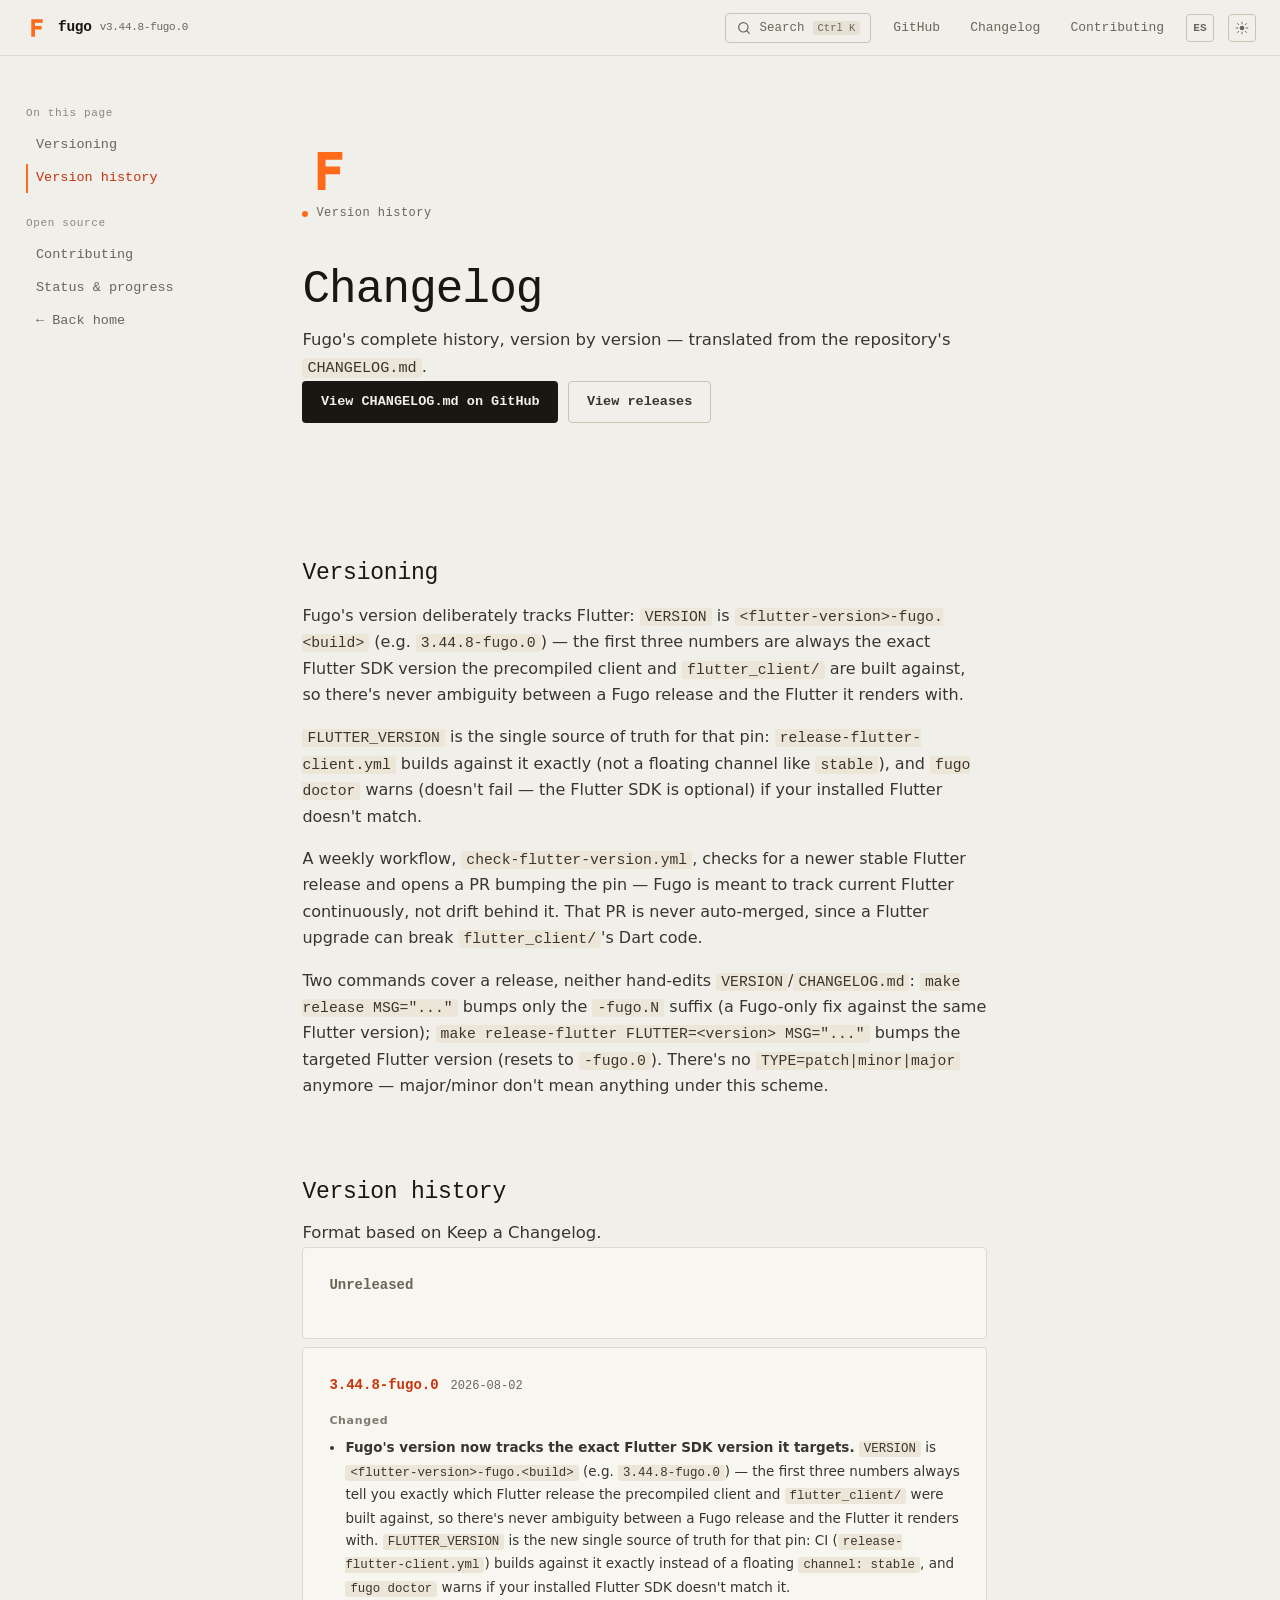
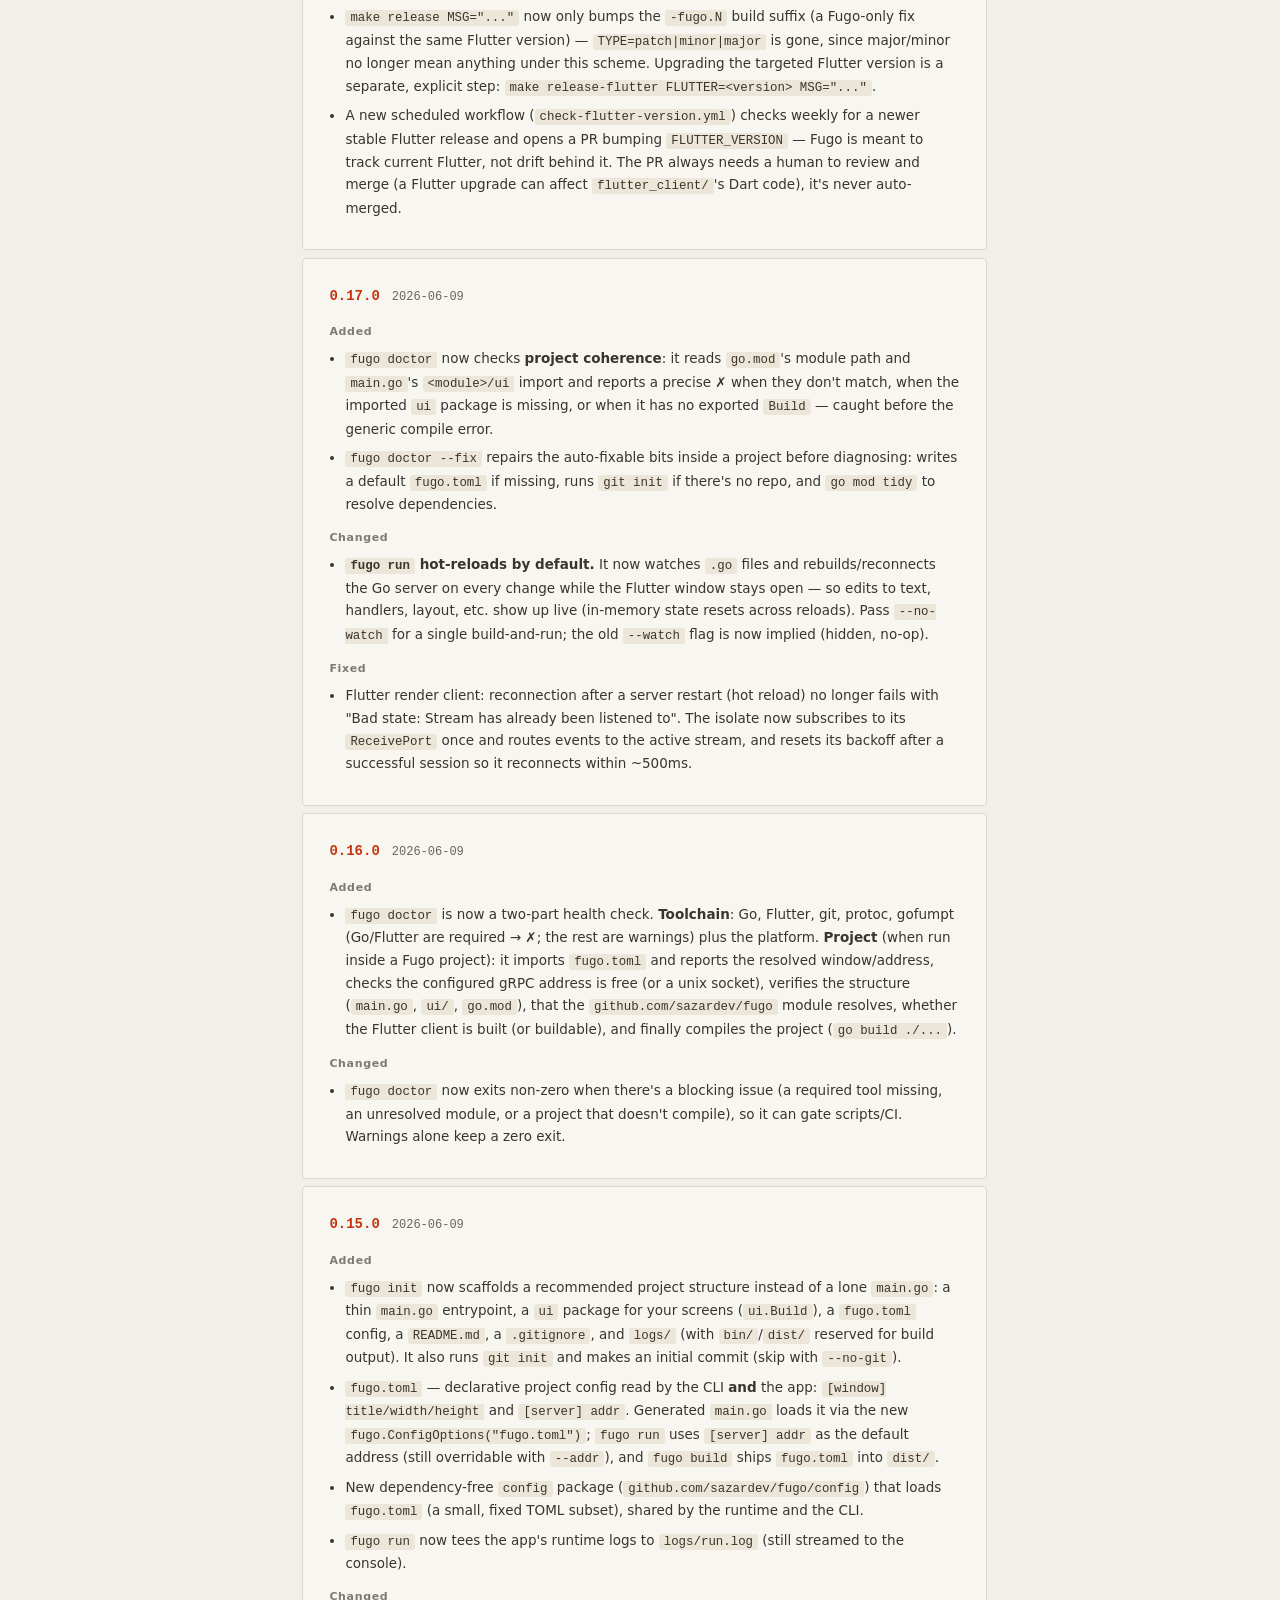
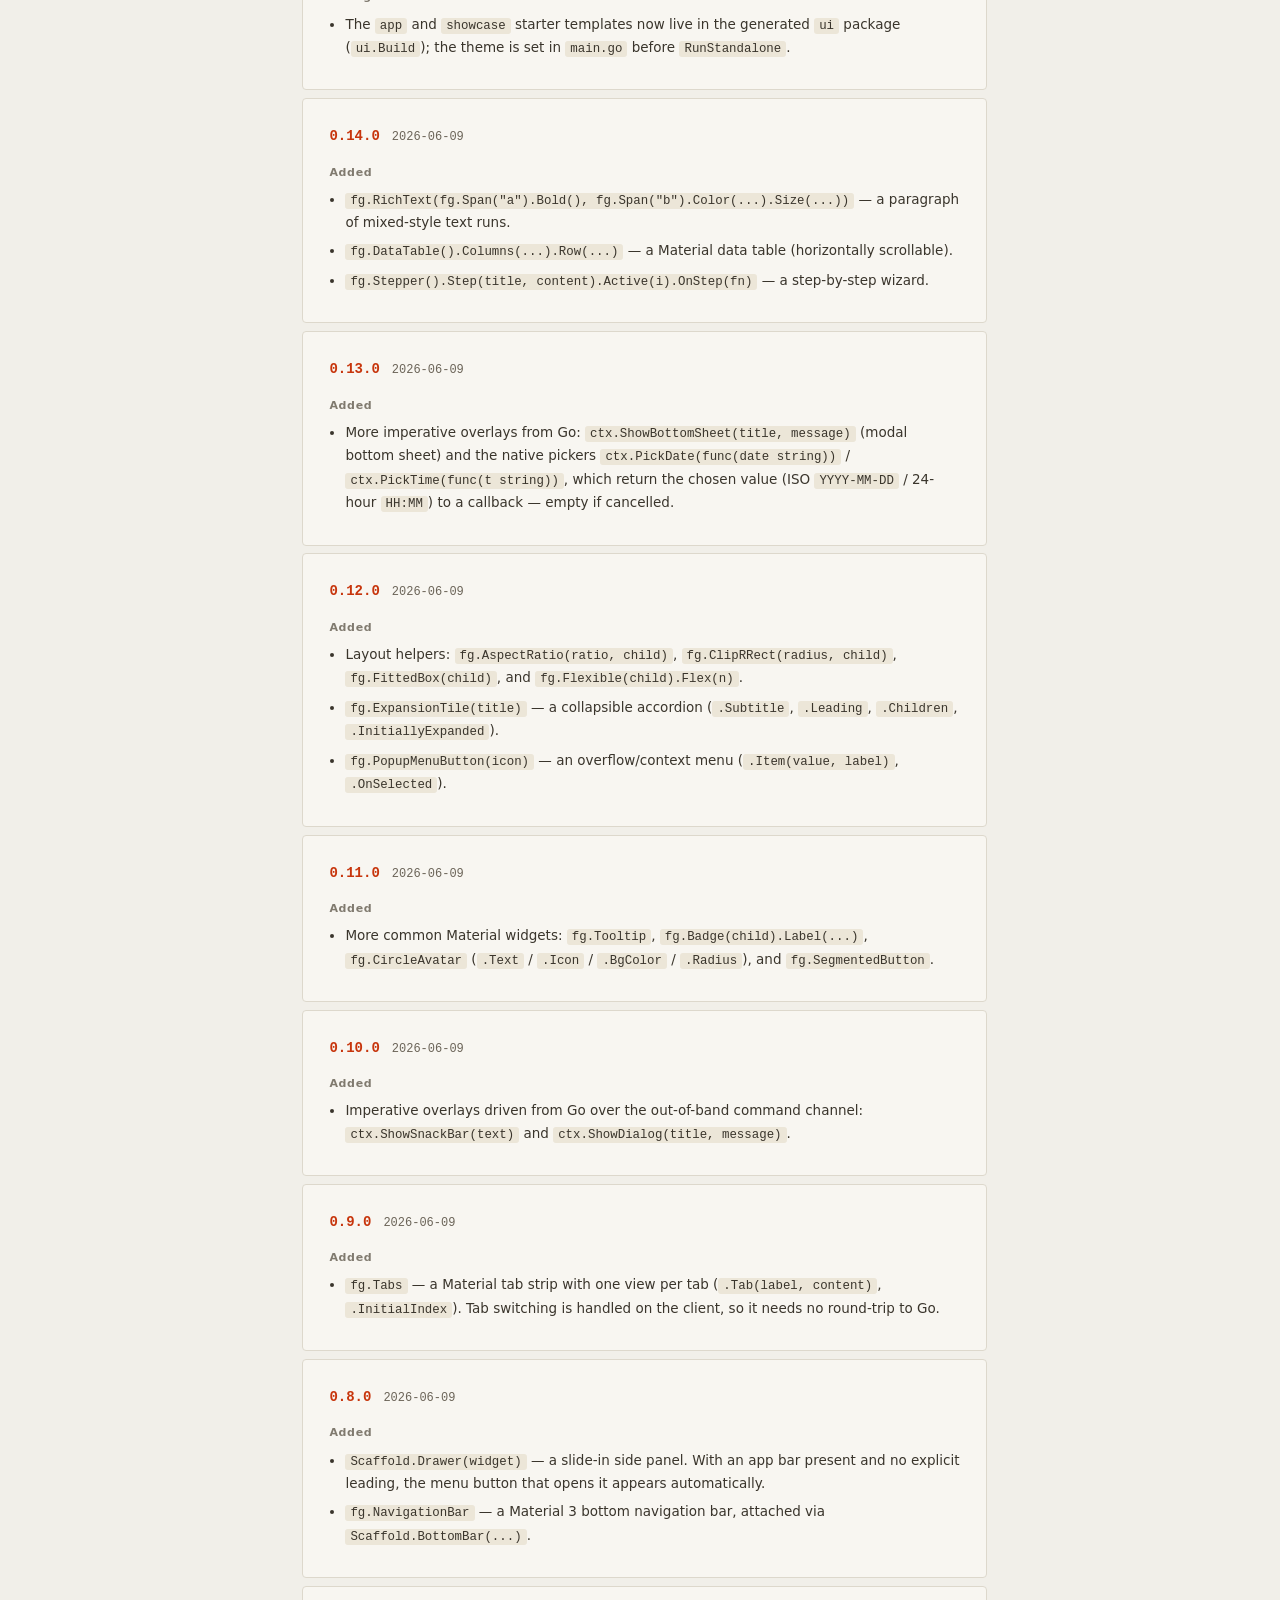
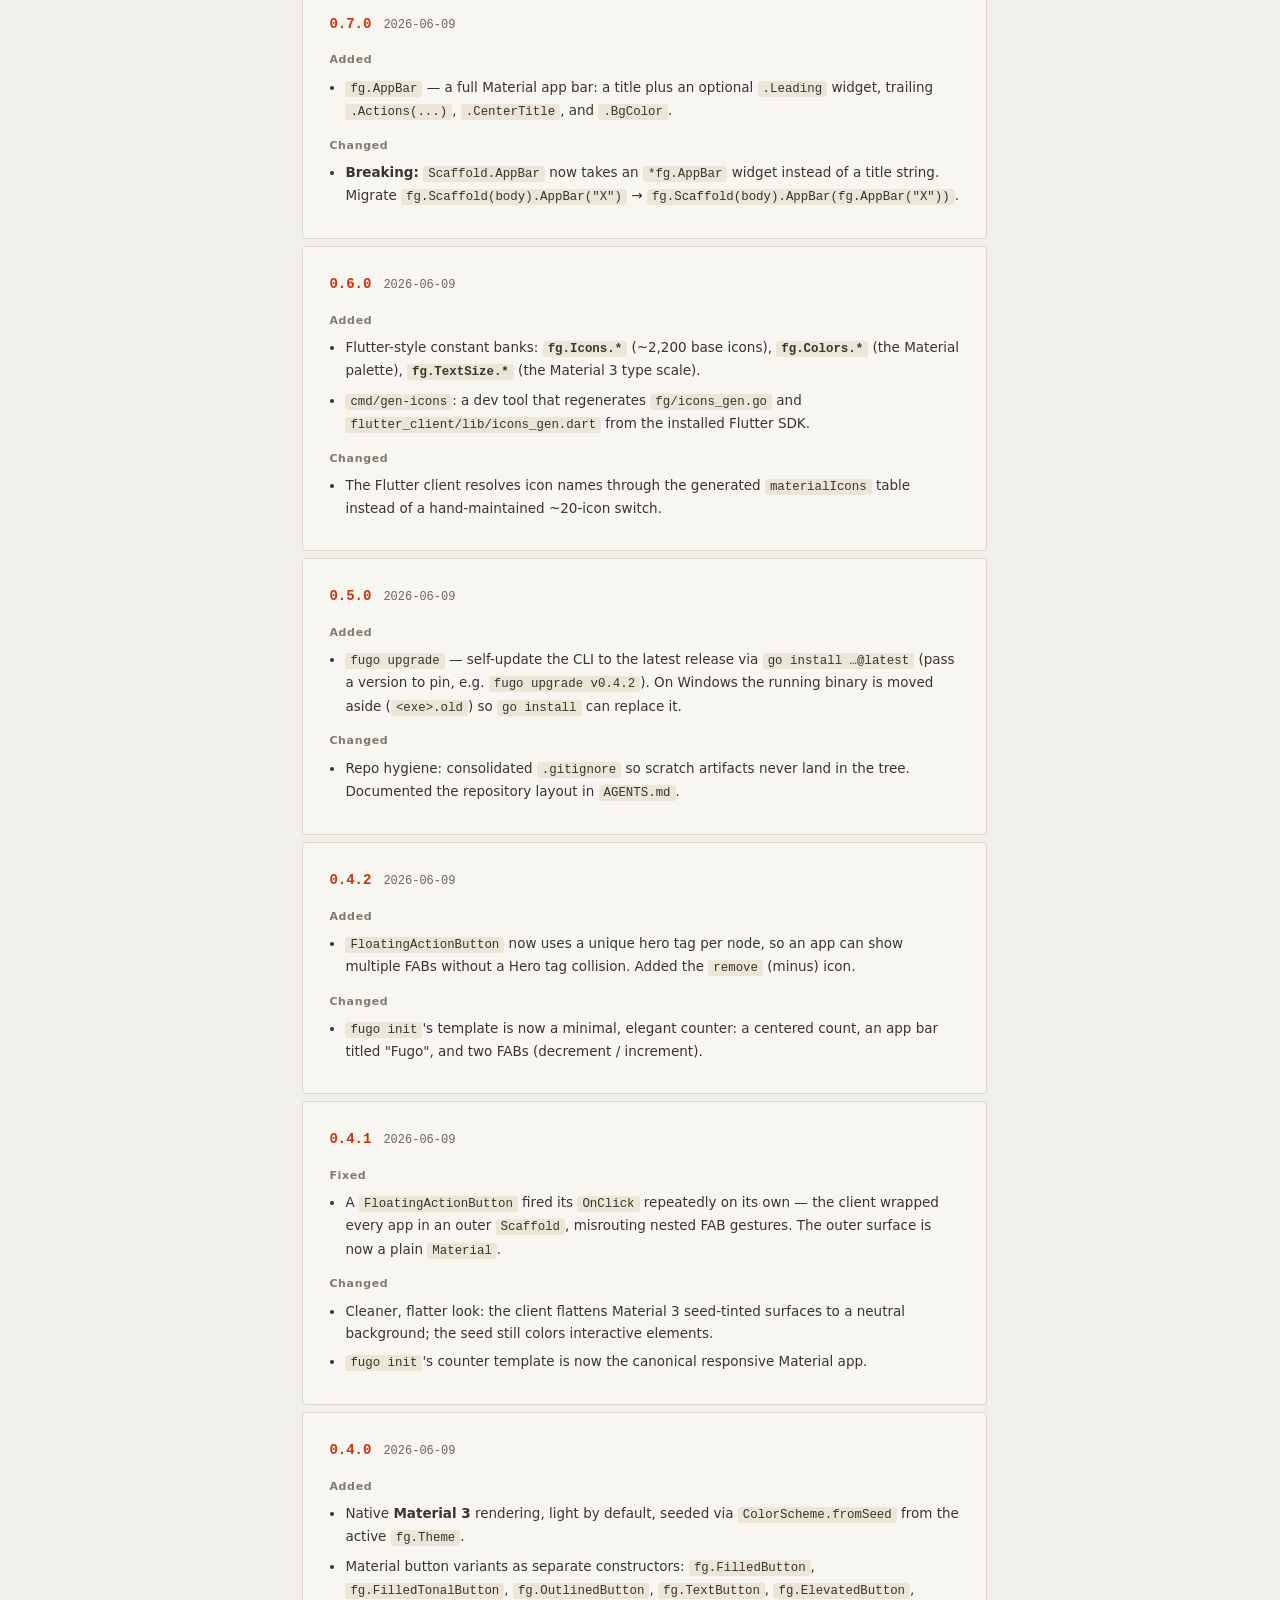
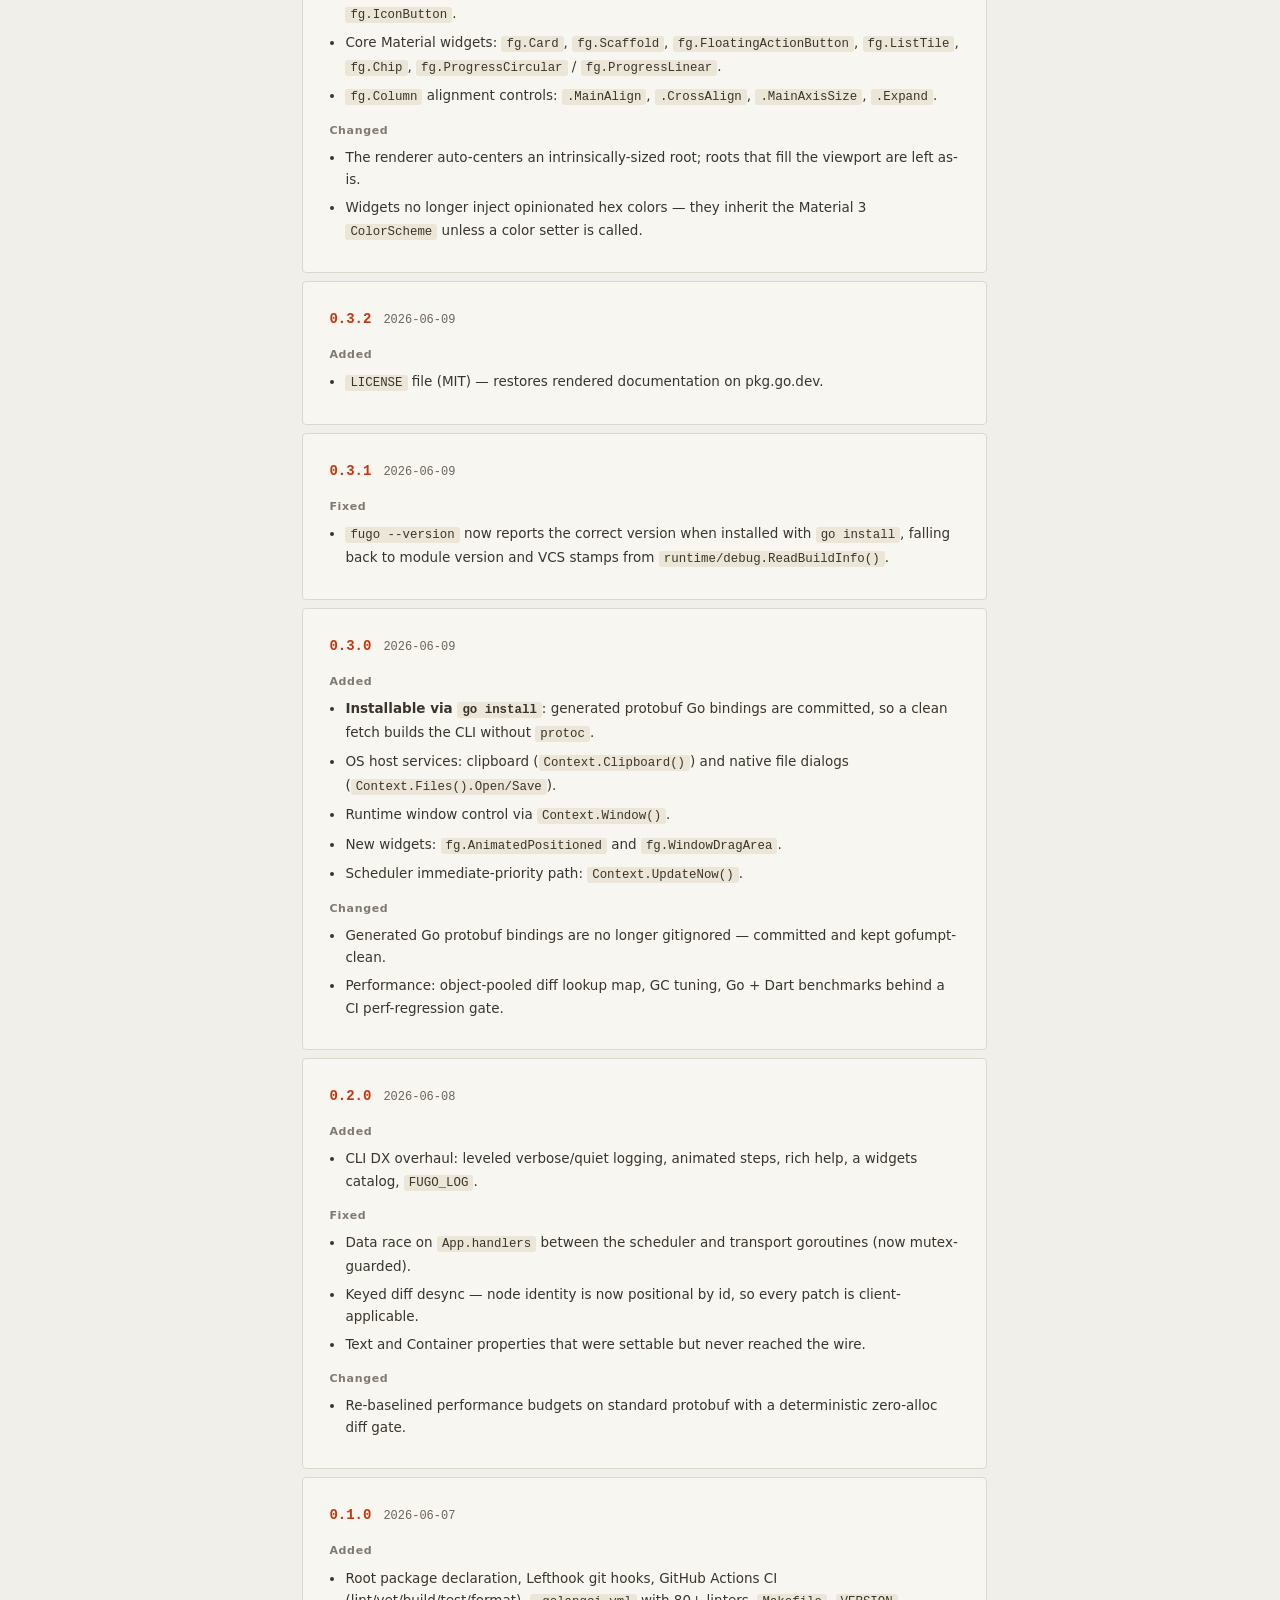
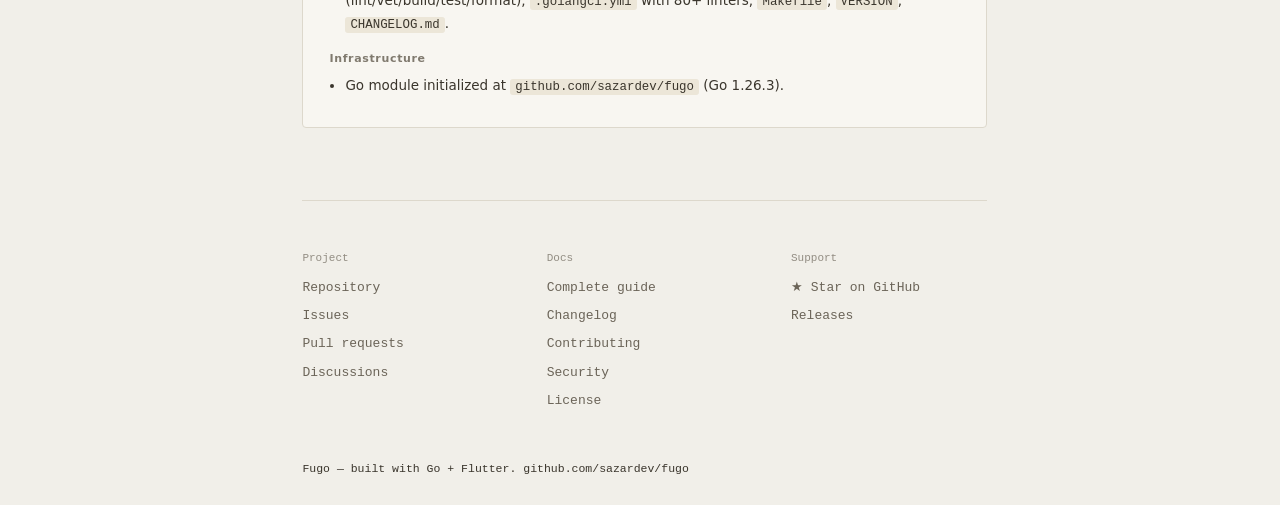
==== commit f4f98825: "docs: professionalize README + site — unified logo, live Pages link, book Unify assets/logo.svg with" ====
--- a/site/changelog.html
+++ b/site/changelog.html
@@ -396,6 +396,7 @@
         </div>
         <div class="footer-col">
           <div class="footer-h" data-i18n="footer.colDocs">Documentación</div>
+          <a href="https://github.com/sazardev/fugo/blob/main/docs/FUGO_IDIOMATICO.md" target="_blank" rel="noopener" data-i18n="footer.guide">Guía completa</a>
           <a href="changelog.html" data-i18n="nav.changelog">Changelog</a>
           <a href="contributing.html" data-i18n="side.contribuir">Contribuir</a>
           <a href="https://github.com/sazardev/fugo/blob/main/SECURITY.md" target="_blank" rel="noopener" data-i18n="side.seguridad">Seguridad</a>
